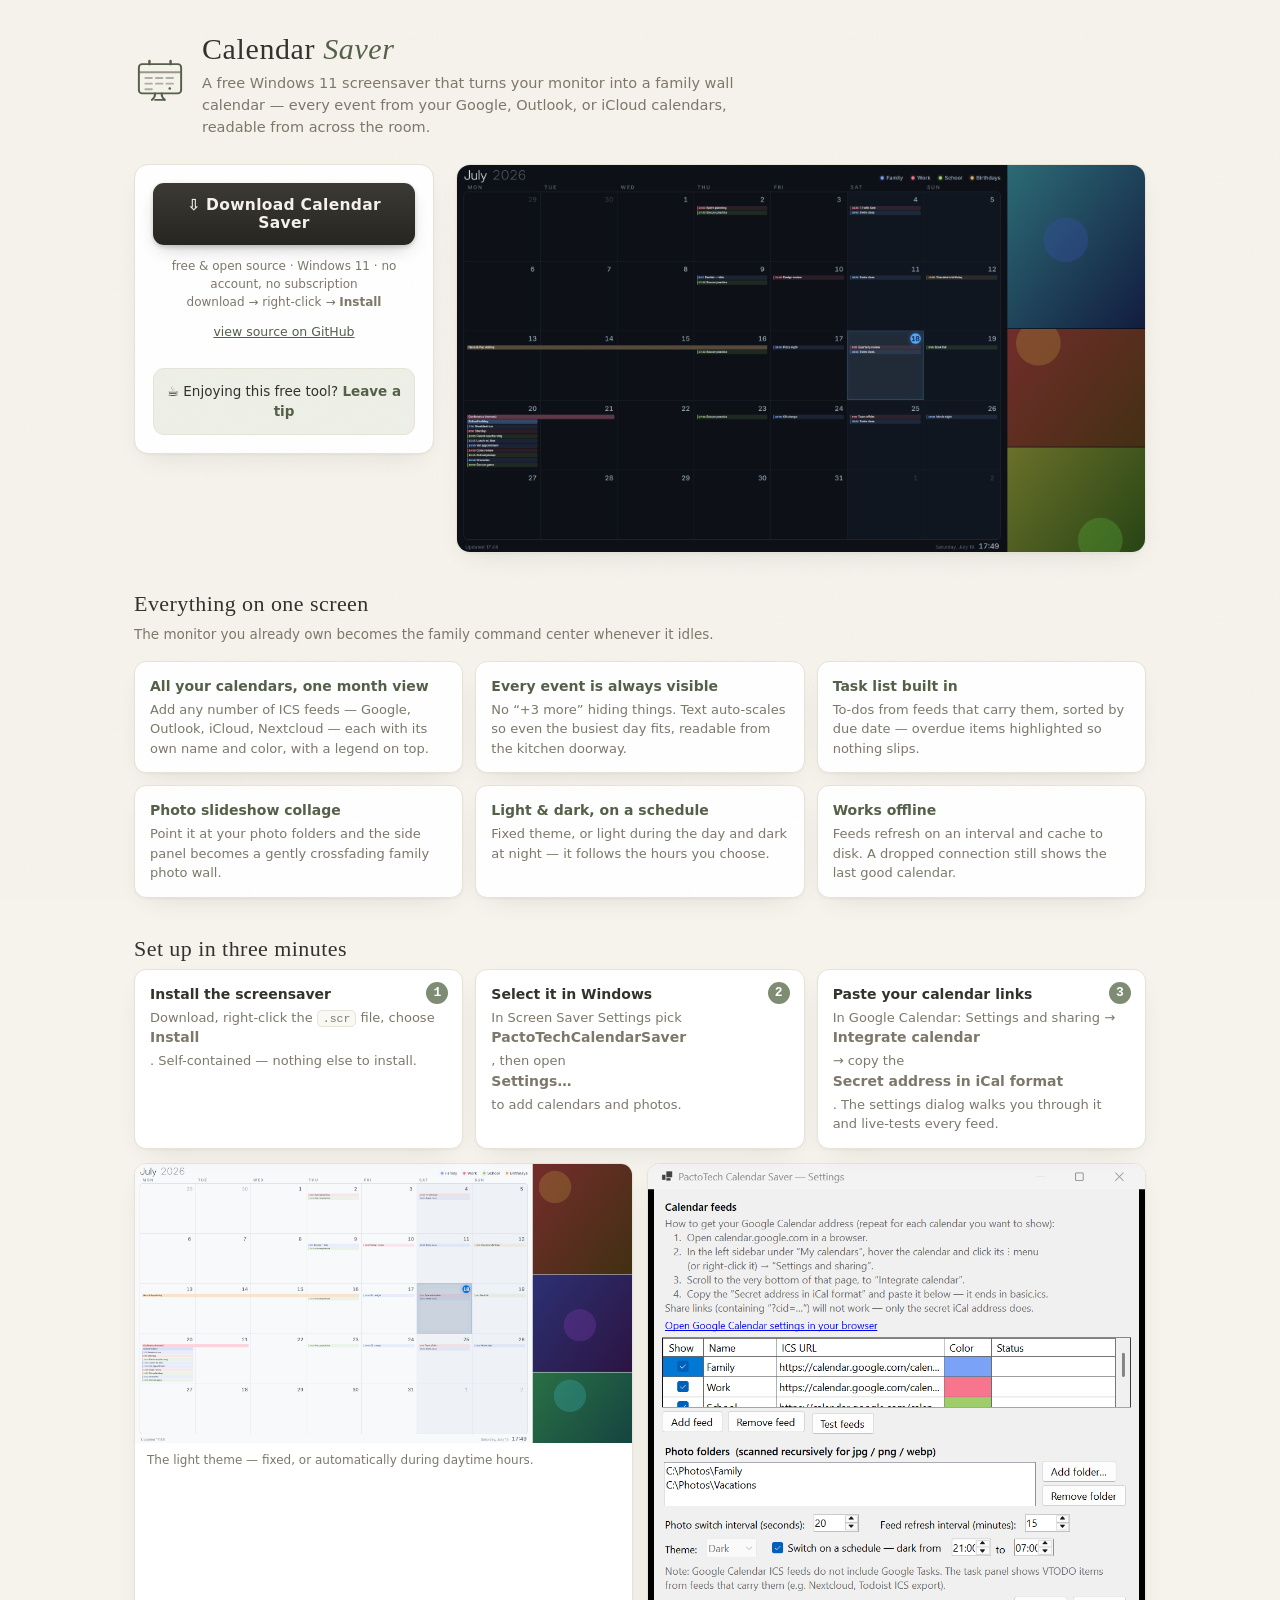
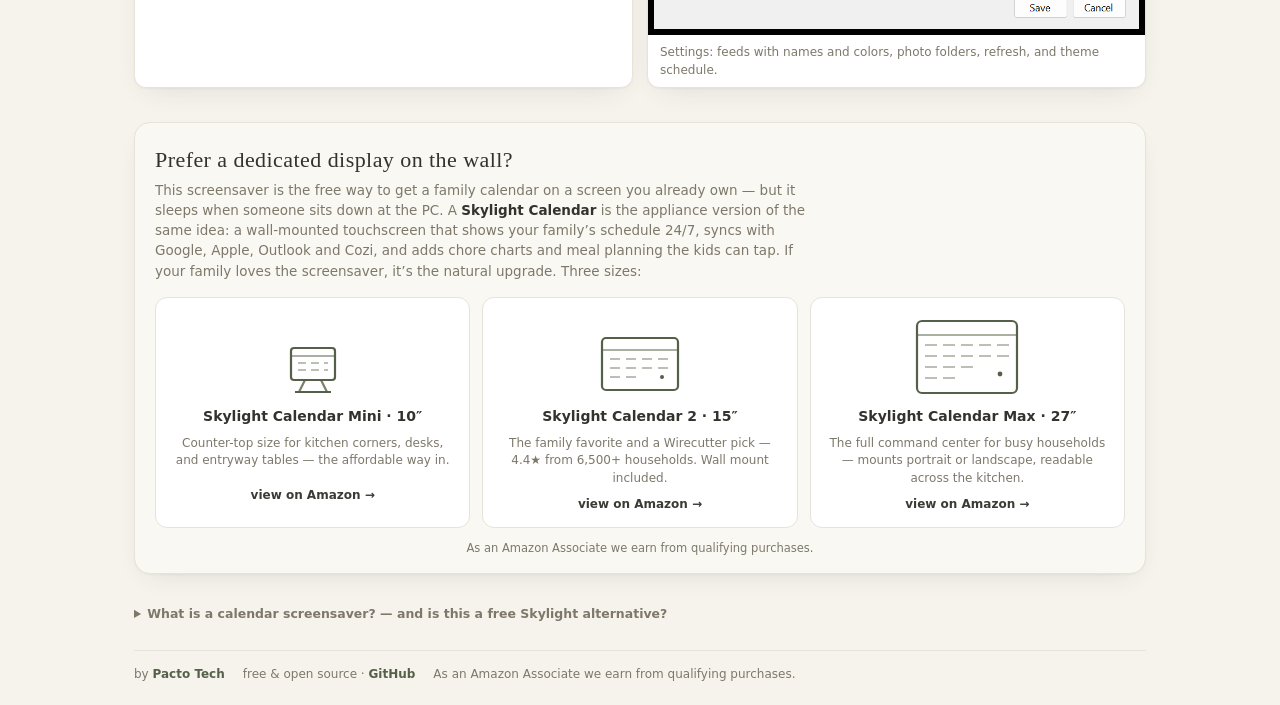
==== site/index.html @ 382051d2 "Replace preview screenshots with task-free renders Most users feed the screensaver Google Calendar I" ====
<!doctype html>
<html lang="en">
<head>
<meta charset="utf-8">
<meta name="viewport" content="width=device-width, initial-scale=1">
<title>Calendar Saver — Free Windows Calendar Screensaver for Your Family Wall Calendar</title>
<meta name="description" content="Free Windows 11 screensaver that turns any monitor into a family wall calendar — every event from your Google, Outlook, or iCloud calendars visible from across the room. Open source, no account, no subscription.">
<link rel="canonical" href="https://calendarsaver.com/">
<meta property="og:type" content="website">
<meta property="og:url" content="https://calendarsaver.com/">
<meta property="og:title" content="Calendar Saver — Free Windows Calendar Screensaver">
<meta property="og:description" content="Turn any Windows PC into a family wall calendar. Month view from all your calendars, tasks, photo slideshow — free and open source.">
<meta property="og:image" content="https://calendarsaver.com/og-image.png">
<meta property="og:image:width" content="1200">
<meta property="og:image:height" content="630">
<meta name="twitter:card" content="summary_large_image">
<script type="application/ld+json">
{"@context":"https://schema.org","@type":"SoftwareApplication","name":"PactoTech Calendar Saver","url":"https://calendarsaver.com/","description":"Free Windows 11 screensaver that displays a full-month family wall calendar aggregated from ICS feeds (Google Calendar, Outlook, iCloud), with a task list and photo slideshow.","applicationCategory":"UtilitiesApplication","operatingSystem":"Windows 11","offers":{"@type":"Offer","price":"0","priceCurrency":"USD"},"downloadUrl":"https://github.com/leecyrille/Windows-11-ICS-Calendar-Screensaver","creator":{"@type":"Organization","name":"Pacto Tech","url":"https://pactotech.com/"}}
</script>
<link rel="icon" href="data:image/svg+xml,%3Csvg xmlns='http://www.w3.org/2000/svg' viewBox='0 0 100 100'%3E%3Ctext y='0.9em' font-size='90'%3E%F0%9F%93%85%3C/text%3E%3C/svg%3E">
<style>
  :root{ /* Linen & Eucalyptus — Pacto Tech family style */
    --bg:#F6F3EC; --panel:#FFFFFF; --panel2:#FAF8F2; --ink:#34322C; --muted:#7E786B;
    --line:#E8E3D8; --line2:#D9D3C5; --sage:#7E8C74; --sage-deep:#556049; --sage-soft:#EEF0E7;
    --terra:#3B3A34; --terra-deep:#26251F;
    --shadow:0 1px 2px rgba(52,50,44,.04), 0 10px 28px -14px rgba(52,50,44,.16);
    --serif:ui-serif,'Iowan Old Style',Georgia,'Times New Roman',serif;
    --sans:system-ui,-apple-system,'Segoe UI',Roboto,sans-serif;
    --mono:ui-monospace,'Cascadia Code',Consolas,'SF Mono',monospace;
  }
  *{box-sizing:border-box}
  html,body{margin:0}
  body{ background:var(--bg); color:var(--ink); font-family:var(--sans); font-size:15px; line-height:1.5 }
  body::after{
    content:""; position:fixed; inset:0; pointer-events:none; opacity:.035; mix-blend-mode:multiply; z-index:60;
    background-image:url("data:image/svg+xml,%3Csvg xmlns='http://www.w3.org/2000/svg' width='220' height='220'%3E%3Cfilter id='n'%3E%3CfeTurbulence type='fractalNoise' baseFrequency='0.85' numOctaves='2'/%3E%3C/filter%3E%3Crect width='100%25' height='100%25' filter='url(%23n)'/%3E%3C/svg%3E");
  }
  a{ color:var(--sage-deep) }
  .wrap{ max-width:1060px; margin:0 auto; padding:0 24px }

  header.site{ display:flex; align-items:center; gap:16px; padding:26px 0 8px }
  .mark{ width:52px; height:52px; color:var(--sage-deep); flex:none }
  h1{ margin:0; font-family:var(--serif); font-weight:500; font-size:30px; letter-spacing:.02em }
  h1 em{ font-style:italic; color:var(--sage-deep) }
  .tagline{ margin:2px 0 0; color:var(--muted); font-size:14.5px; max-width:64ch }

  .hero{ display:grid; grid-template-columns:300px 1fr; gap:22px; align-items:start; margin-top:18px }
  .heropanel{ background:var(--panel); border:1px solid var(--line); border-radius:14px; box-shadow:var(--shadow); padding:18px; display:flex; flex-direction:column; gap:12px }
  .btn{
    display:block; text-align:center; border:0; border-radius:11px; padding:13px 16px; cursor:pointer; text-decoration:none;
    background:linear-gradient(180deg, var(--terra), var(--terra-deep)); color:#F5F2EB;
    font:700 15.5px var(--sans); letter-spacing:.02em;
    box-shadow:0 2px 4px rgba(38,37,31,.18), 0 8px 20px -8px rgba(38,37,31,.32);
    transition:transform .12s, filter .12s;
  }
  .btn:hover{ transform:translateY(-1px); filter:brightness(1.1) }
  .subnote{ margin:0; text-align:center; color:var(--muted); font-size:12px; line-height:1.5 }
  .ghlink{ text-align:center; font-size:12.5px }
  .shots{ border-radius:14px; overflow:hidden; border:1px solid var(--line); box-shadow:var(--shadow); background:var(--panel) }
  .shots img{ display:block; width:100%; height:auto }
  .shotrow{ display:grid; grid-template-columns:1fr 1fr; gap:14px; margin-top:14px }
  .shotrow figure{ margin:0; background:var(--panel); border:1px solid var(--line); border-radius:12px; overflow:hidden; box-shadow:var(--shadow) }
  .shotrow img{ display:block; width:100%; height:auto }
  .shotrow figcaption{ padding:8px 12px; font-size:12px; color:var(--muted) }

  section{ margin-top:34px }
  h2{ font-family:var(--serif); font-weight:500; font-size:22px; margin:0 0 4px; letter-spacing:.02em }
  .sectionsub{ margin:0 0 16px; color:var(--muted); font-size:13.5px }

  .grid{ display:grid; grid-template-columns:repeat(3, 1fr); gap:12px }
  .feature{ background:var(--panel); border:1px solid var(--line); border-radius:12px; padding:14px 15px; box-shadow:var(--shadow) }
  .feature b{ display:block; font-size:14px; margin-bottom:3px; color:var(--sage-deep) }
  .feature p{ margin:0; font-size:13px; color:var(--muted); line-height:1.5 }

  .steps{ display:grid; grid-template-columns:repeat(3, 1fr); gap:12px; counter-reset:step }
  .step{ background:var(--panel); border:1px solid var(--line); border-radius:12px; padding:14px 15px; box-shadow:var(--shadow); position:relative }
  .step::before{ counter-increment:step; content:counter(step); position:absolute; top:12px; right:14px;
    font:600 13px var(--mono); color:#fff; background:var(--sage); border-radius:999px; width:22px; height:22px; display:grid; place-items:center }
  .step b{ display:block; font-size:14px; margin-bottom:3px; padding-right:26px }
  .step p{ margin:0; font-size:13px; color:var(--muted); line-height:1.5 }
  .step code{ font:500 11.5px var(--mono); background:var(--panel2); border:1px solid var(--line); border-radius:5px; padding:1px 5px }

  .skylight{ background:var(--panel2); border:1px solid var(--line); border-radius:16px; padding:20px 20px 16px; box-shadow:var(--shadow) }
  .skylight .intro{ max-width:78ch; font-size:13.5px; color:var(--muted); margin:0 0 16px }
  .skylight .intro b{ color:var(--ink) }
  .skycards{ display:grid; grid-template-columns:repeat(3, 1fr); gap:12px }
  .skycard{
    display:flex; flex-direction:column; align-items:center; gap:8px; text-align:center; padding:16px 14px 14px;
    background:var(--panel); border:1px solid var(--line); border-radius:12px; text-decoration:none; color:var(--ink);
    transition:border-color .15s, transform .12s;
  }
  .skycard:hover{ border-color:var(--sage); transform:translateY(-1px) }
  .skyart{ color:var(--sage-deep); height:84px; display:flex; align-items:flex-end }
  .skycard b{ font-size:14px }
  .skycard .why{ font-size:12px; color:var(--muted); line-height:1.45; min-height:3.6em }
  .skycard em{ font-style:normal; color:var(--terra); font-weight:600; font-size:12px }
  .disclosure{ margin:12px 0 0; font-size:11.5px; color:var(--muted); text-align:center }

  .about{ margin-top:30px }
  .about details{ color:var(--muted); font-size:12.5px; line-height:1.55 }
  .about summary{ cursor:pointer; font-weight:600; font-size:12.5px; user-select:none }
  .about summary:hover{ color:var(--ink) }
  .about p{ margin:8px 0 0; max-width:78ch }
  .about b{ color:var(--ink) }

  footer{ margin-top:26px; padding:14px 0 22px; color:var(--muted); font-size:12px; display:flex; gap:18px; flex-wrap:wrap; border-top:1px solid var(--line) }
  footer a{ color:var(--sage-deep); font-weight:600; text-decoration:none }
  footer a:hover{ text-decoration:underline }

  .tipcard{
    display:block; text-align:center; padding:12px; font-size:13.5px; margin-top:14px;
    background:var(--sage-soft); border:1px solid var(--line); border-radius:11px;
    color:var(--ink); text-decoration:none; transition:border-color .15s, transform .12s;
  }
  .tipcard:hover{ border-color:var(--sage); transform:translateY(-1px) }
  .tipcard b{ color:var(--sage-deep) }

  @media (max-width:900px){
    .hero{ grid-template-columns:1fr }
    .grid, .steps, .skycards{ grid-template-columns:1fr 1fr }
  }
  @media (max-width:600px){
    .grid, .steps, .skycards, .shotrow{ grid-template-columns:1fr }
  }
</style>
</head>
<body>
<div class="wrap">

<header class="site">
  <svg class="mark" viewBox="0 0 64 64" fill="none" stroke="currentColor" stroke-width="2.4" stroke-linecap="round" stroke-linejoin="round" aria-hidden="true">
    <rect x="6" y="10" width="52" height="36" rx="4"/>
    <path d="M26 54 h12 M22 54 c4-3 4-8 4-8 m12 8 c-4-3-4-8-4-8"/>
    <path d="M6 20 h52" opacity=".6"/>
    <path d="M19 10 v-4 M45 10 v-4" stroke-width="3"/>
    <path d="M14 27 h8 M27 27 h8 M40 27 h8 M14 34 h8 M27 34 h8 M40 34 h8 M14 41 h8" opacity=".45"/>
    <circle cx="44" cy="40" r="1.6" fill="currentColor" stroke="none"/>
  </svg>
  <div>
    <h1>Calendar <em>Saver</em></h1>
    <p class="tagline">A free Windows 11 screensaver that turns your monitor into a family wall calendar &mdash; every event from your Google, Outlook, or iCloud calendars, readable from across the room.</p>
  </div>
</header>

<div class="hero">
  <div class="heropanel">
    <a class="btn" href="https://github.com/leecyrille/Windows-11-ICS-Calendar-Screensaver/raw/main/PactoTechCalendarSaver.scr" rel="noopener">&#8681; Download Calendar Saver</a>
    <p class="subnote">free &amp; open source &middot; Windows 11 &middot; no account, no subscription<br>download &rarr; right-click &rarr; <b>Install</b></p>
    <a class="ghlink" href="https://github.com/leecyrille/Windows-11-ICS-Calendar-Screensaver" target="_blank" rel="noopener">view source on GitHub</a>
    <a class="tipcard" href="https://pactotech.com/products/calendar-saver-tip-jar" target="_blank" rel="noopener">&#9749; Enjoying this free tool? <b>Leave a tip</b></a>
  </div>
  <div class="shots"><img src="calendar-dark.png" alt="Calendar Saver screensaver showing a full month family calendar in dark theme with colored events and a photo collage" width="1920" height="1080"></div>
</div>

<section>
  <h2>Everything on one screen</h2>
  <p class="sectionsub">The monitor you already own becomes the family command center whenever it idles.</p>
  <div class="grid">
    <div class="feature"><b>All your calendars, one month view</b><p>Add any number of ICS feeds &mdash; Google, Outlook, iCloud, Nextcloud &mdash; each with its own name and color, with a legend on top.</p></div>
    <div class="feature"><b>Every event is always visible</b><p>No &ldquo;+3 more&rdquo; hiding things. Text auto-scales so even the busiest day fits, readable from the kitchen doorway.</p></div>
    <div class="feature"><b>Task list built in</b><p>To-dos from feeds that carry them, sorted by due date &mdash; overdue items highlighted so nothing slips.</p></div>
    <div class="feature"><b>Photo slideshow collage</b><p>Point it at your photo folders and the side panel becomes a gently crossfading family photo wall.</p></div>
    <div class="feature"><b>Light &amp; dark, on a schedule</b><p>Fixed theme, or light during the day and dark at night &mdash; it follows the hours you choose.</p></div>
    <div class="feature"><b>Works offline</b><p>Feeds refresh on an interval and cache to disk. A dropped connection still shows the last good calendar.</p></div>
  </div>
</section>

<section>
  <h2>Set up in three minutes</h2>
  <div class="steps">
    <div class="step"><b>Install the screensaver</b><p>Download, right-click the <code>.scr</code> file, choose <b>Install</b>. Self-contained &mdash; nothing else to install.</p></div>
    <div class="step"><b>Select it in Windows</b><p>In Screen Saver Settings pick <b>PactoTechCalendarSaver</b>, then open <b>Settings&hellip;</b> to add calendars and photos.</p></div>
    <div class="step"><b>Paste your calendar links</b><p>In Google Calendar: Settings and sharing &rarr; <b>Integrate calendar</b> &rarr; copy the <b>Secret address in iCal format</b>. The settings dialog walks you through it and live-tests every feed.</p></div>
  </div>
  <div class="shotrow">
    <figure><img src="calendar-light.png" alt="Calendar Saver light theme showing the same month view with a white background" loading="lazy" width="1920" height="1080"><figcaption>The light theme &mdash; fixed, or automatically during daytime hours.</figcaption></figure>
    <figure><img src="settings.png" alt="Calendar Saver settings dialog with calendar feed list, photo folders, and theme schedule" loading="lazy" width="712" height="632"><figcaption>Settings: feeds with names and colors, photo folders, refresh, and theme schedule.</figcaption></figure>
  </div>
</section>

<section>
  <div class="skylight">
    <h2>Prefer a dedicated display on the wall?</h2>
    <p class="intro">This screensaver is the free way to get a family calendar on a screen you already own &mdash; but it sleeps when someone sits down at the PC. A <b>Skylight Calendar</b> is the appliance version of the same idea: a wall-mounted touchscreen that shows your family&rsquo;s schedule 24/7, syncs with Google, Apple, Outlook and Cozi, and adds chore charts and meal planning the kids can tap. If your family loves the screensaver, it&rsquo;s the natural upgrade. Three sizes:</p>
    <div class="skycards">
      <a class="skycard" href="https://www.amazon.com/dp/B0H37WG5F4?tag=flowerfrogmak-20" target="_blank" rel="noopener sponsored">
        <span class="skyart"><svg width="64" height="56" viewBox="0 0 64 56" fill="none" stroke="currentColor" stroke-width="2.2" stroke-linejoin="round"><rect x="10" y="6" width="44" height="32" rx="3"/><path d="M10 14 h44" opacity=".5"/><path d="M17 21 h8 M30 21 h8 M17 28 h8 M30 28 h8 M43 21 h4 M43 28 h4" opacity=".4"/><path d="M24 38 l-6 12 h28 l-6-12" opacity=".8"/><path d="M14 50 h36"/></svg></span>
        <b>Skylight Calendar Mini &middot; 10&Prime;</b>
        <span class="why">Counter-top size for kitchen corners, desks, and entryway tables &mdash; the affordable way in.</span>
        <em>view on Amazon &rarr;</em>
      </a>
      <a class="skycard" href="https://www.amazon.com/dp/B0G5ZX9WSW?tag=flowerfrogmak-20" target="_blank" rel="noopener sponsored">
        <span class="skyart"><svg width="88" height="66" viewBox="0 0 88 66" fill="none" stroke="currentColor" stroke-width="2.2" stroke-linejoin="round"><rect x="6" y="6" width="76" height="52" rx="4"/><path d="M6 18 h76" opacity=".5"/><path d="M14 27 h10 M30 27 h10 M46 27 h10 M62 27 h10 M14 36 h10 M30 36 h10 M46 36 h10 M62 36 h10 M14 45 h10 M30 45 h10" opacity=".4"/><circle cx="66" cy="45" r="2" fill="currentColor" stroke="none"/></svg></span>
        <b>Skylight Calendar 2 &middot; 15&Prime;</b>
        <span class="why">The family favorite and a Wirecutter pick &mdash; 4.4&#9733; from 6,500+ households. Wall mount included.</span>
        <em>view on Amazon &rarr;</em>
      </a>
      <a class="skycard" href="https://www.amazon.com/dp/B0F1WYX8J6?tag=flowerfrogmak-20" target="_blank" rel="noopener sponsored">
        <span class="skyart"><svg width="110" height="82" viewBox="0 0 110 82" fill="none" stroke="currentColor" stroke-width="2.2" stroke-linejoin="round"><rect x="5" y="5" width="100" height="72" rx="5"/><path d="M5 19 h100" opacity=".5"/><path d="M13 29 h12 M31 29 h12 M49 29 h12 M67 29 h12 M85 29 h12 M13 40 h12 M31 40 h12 M49 40 h12 M67 40 h12 M85 40 h12 M13 51 h12 M31 51 h12 M49 51 h12 M13 62 h12 M31 62 h12" opacity=".4"/><circle cx="88" cy="58" r="2.4" fill="currentColor" stroke="none"/></svg></span>
        <b>Skylight Calendar Max &middot; 27&Prime;</b>
        <span class="why">The full command center for busy households &mdash; mounts portrait or landscape, readable across the kitchen.</span>
        <em>view on Amazon &rarr;</em>
      </a>
    </div>
    <p class="disclosure">As an Amazon Associate we earn from qualifying purchases.</p>
  </div>
</section>

<section class="about">
  <details>
    <summary>What is a calendar screensaver? &mdash; and is this a free Skylight alternative?</summary>
    <p>A <b>calendar screensaver</b> puts your family&rsquo;s schedule on a screen that would otherwise sit dark. Instead of bouncing logos, an idle Windows PC or a spare monitor shows a <b>full-month wall calendar</b>: school events, work meetings, birthdays, practices, and appointments from every calendar your family uses, color-coded by person or category, plus a task list and a rotating photo collage.</p>
    <p>Calendar Saver works with any calendar that publishes an <b>ICS feed</b> &mdash; Google Calendar&rsquo;s secret iCal address, Outlook, iCloud, Nextcloud, and most others. Nothing leaves your machine: the screensaver fetches the feeds directly, caches them for offline viewing, and never asks for your account password. It is completely free, open source, and subscription-free.</p>
    <p>People often find this tool while searching for a <b>free Skylight Calendar alternative</b> &mdash; and that&rsquo;s a fair description: same month-at-a-glance idea, using hardware you already own. The trade-off is that a screensaver yields the screen when someone uses the PC. Families who want an always-on, touch-first display in the hallway or kitchen eventually add a dedicated device like the Skylight Calendar above &mdash; many run both: the screensaver on the office PC, the Skylight by the fridge.</p>
  </details>
</section>

<footer>
  <span>by <a href="https://pactotech.com/" target="_blank" rel="noopener">Pacto Tech</a></span>
  <span>free &amp; open source &middot; <a href="https://github.com/leecyrille/Windows-11-ICS-Calendar-Screensaver" target="_blank" rel="noopener">GitHub</a></span>
  <span>As an Amazon Associate we earn from qualifying purchases.</span>
</footer>

</div>
</body>
</html>
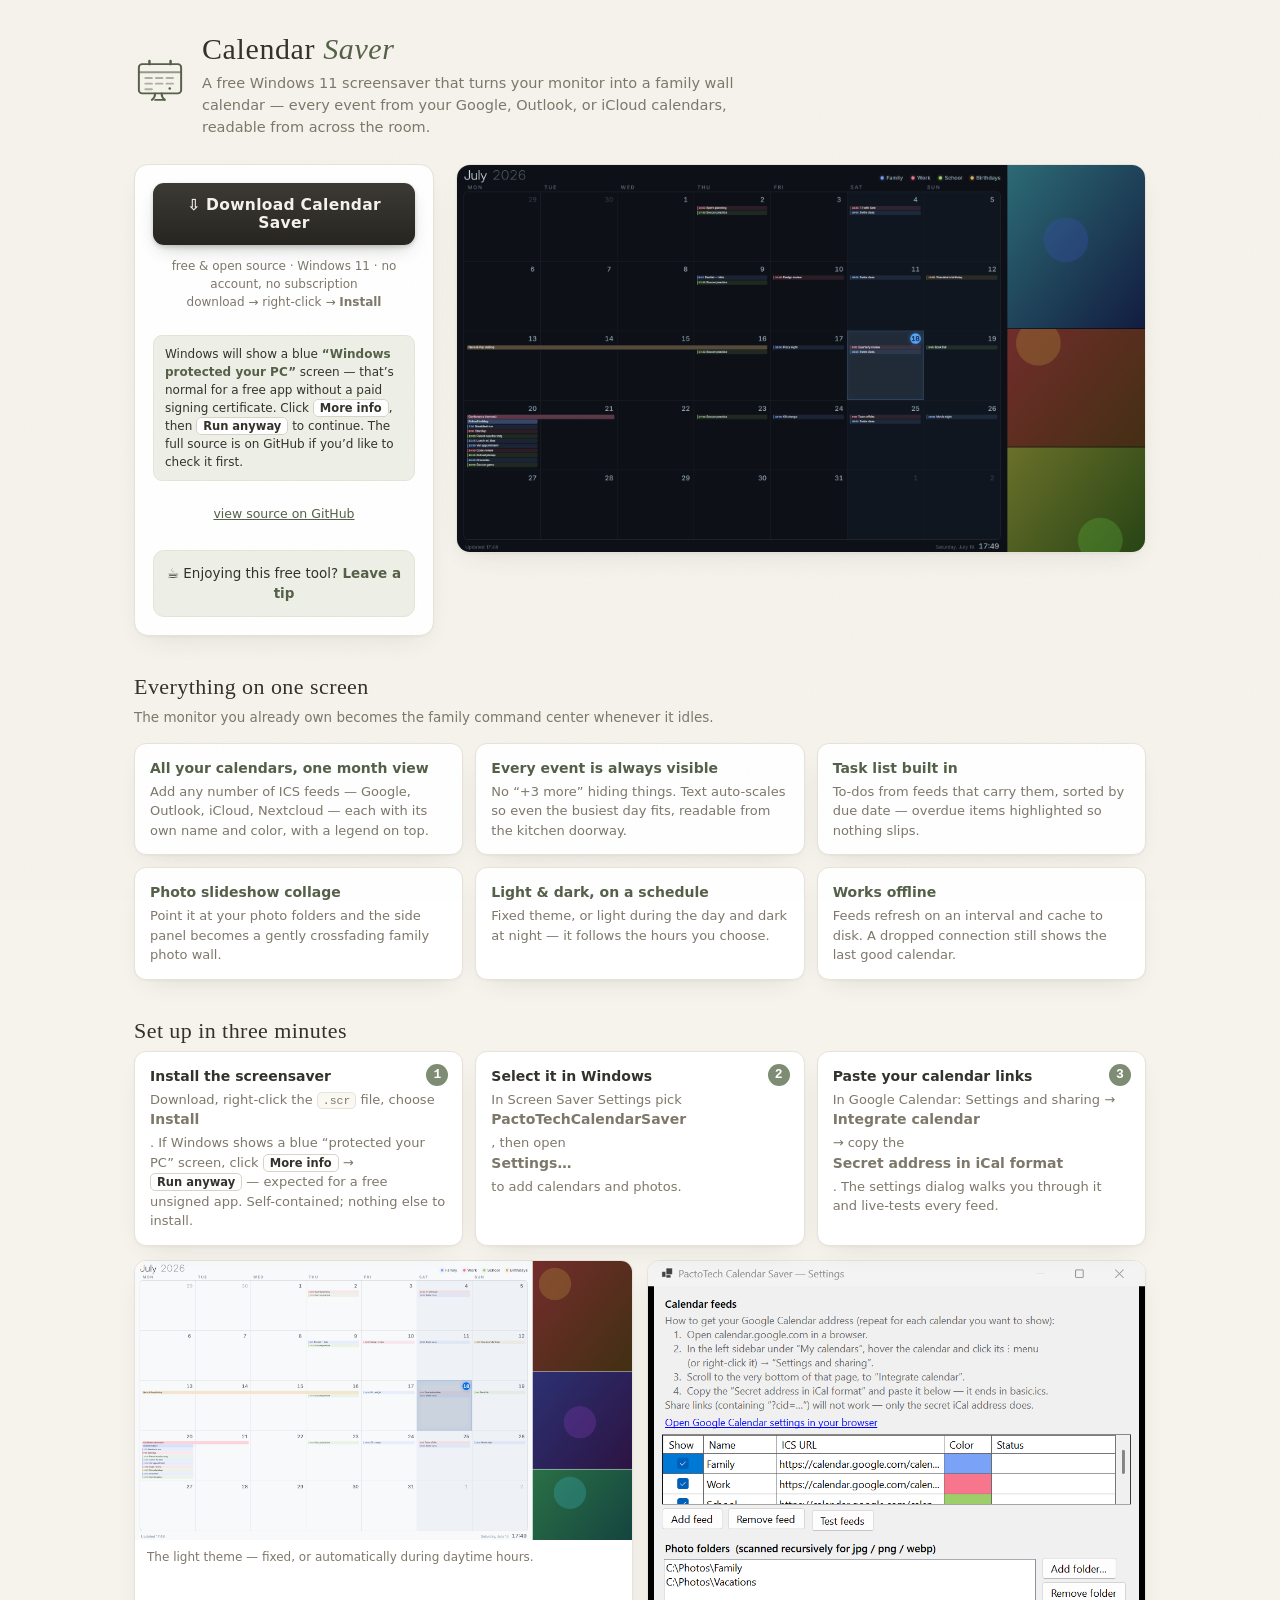
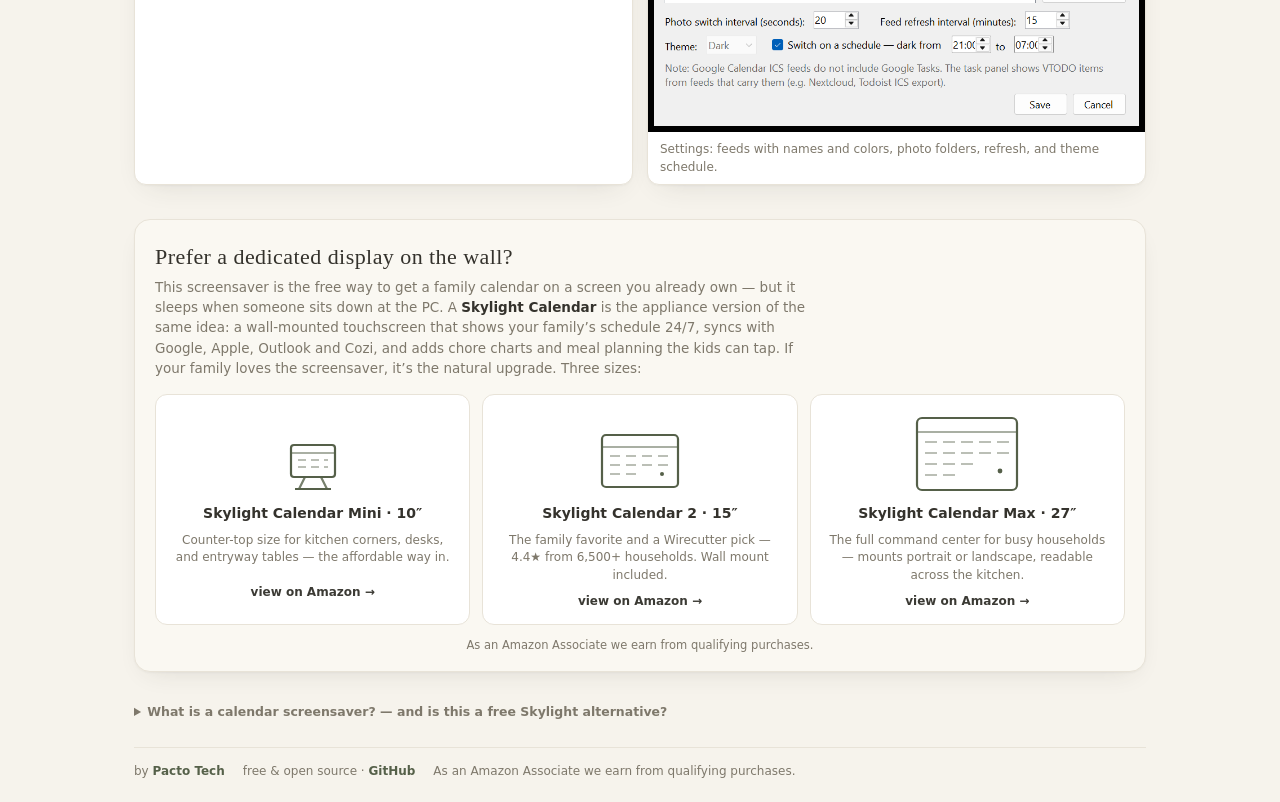
==== commit b7bbbb1c: "Add SmartScreen guidance: More info then Run anyway The .scr is unsigned, so Windows shows a "protec" ====
--- a/site/index.html
+++ b/site/index.html
@@ -55,7 +55,13 @@
   }
   .btn:hover{ transform:translateY(-1px); filter:brightness(1.1) }
   .subnote{ margin:0; text-align:center; color:var(--muted); font-size:12px; line-height:1.5 }
+  .ssnote{
+    font-size:12px; line-height:1.5; color:var(--ink);
+    background:var(--sage-soft); border:1px solid var(--line); border-radius:9px; padding:9px 11px;
+  }
+  .ssnote b{ color:var(--sage-deep) }
   .ghlink{ text-align:center; font-size:12.5px }
+  kbd{ font:600 11.5px var(--sans); background:var(--panel); border:1px solid var(--line2); border-radius:5px; padding:1px 6px; color:var(--ink); white-space:nowrap }
   .shots{ border-radius:14px; overflow:hidden; border:1px solid var(--line); box-shadow:var(--shadow); background:var(--panel) }
   .shots img{ display:block; width:100%; height:auto }
   .shotrow{ display:grid; grid-template-columns:1fr 1fr; gap:14px; margin-top:14px }
@@ -146,6 +152,7 @@
   <div class="heropanel">
     <a class="btn" href="https://github.com/leecyrille/Windows-11-ICS-Calendar-Screensaver/raw/main/PactoTechCalendarSaver.scr" rel="noopener">&#8681; Download Calendar Saver</a>
     <p class="subnote">free &amp; open source &middot; Windows 11 &middot; no account, no subscription<br>download &rarr; right-click &rarr; <b>Install</b></p>
+    <p class="ssnote">Windows will show a blue <b>&ldquo;Windows protected your PC&rdquo;</b> screen &mdash; that&rsquo;s normal for a free app without a paid signing certificate. Click <kbd>More info</kbd>, then <kbd>Run anyway</kbd> to continue. The full source is on GitHub if you&rsquo;d like to check it first.</p>
     <a class="ghlink" href="https://github.com/leecyrille/Windows-11-ICS-Calendar-Screensaver" target="_blank" rel="noopener">view source on GitHub</a>
     <a class="tipcard" href="https://pactotech.com/products/calendar-saver-tip-jar" target="_blank" rel="noopener">&#9749; Enjoying this free tool? <b>Leave a tip</b></a>
   </div>
@@ -168,7 +175,7 @@
 <section>
   <h2>Set up in three minutes</h2>
   <div class="steps">
-    <div class="step"><b>Install the screensaver</b><p>Download, right-click the <code>.scr</code> file, choose <b>Install</b>. Self-contained &mdash; nothing else to install.</p></div>
+    <div class="step"><b>Install the screensaver</b><p>Download, right-click the <code>.scr</code> file, choose <b>Install</b>. If Windows shows a blue &ldquo;protected your PC&rdquo; screen, click <kbd>More info</kbd> &rarr; <kbd>Run anyway</kbd> &mdash; expected for a free unsigned app. Self-contained; nothing else to install.</p></div>
     <div class="step"><b>Select it in Windows</b><p>In Screen Saver Settings pick <b>PactoTechCalendarSaver</b>, then open <b>Settings&hellip;</b> to add calendars and photos.</p></div>
     <div class="step"><b>Paste your calendar links</b><p>In Google Calendar: Settings and sharing &rarr; <b>Integrate calendar</b> &rarr; copy the <b>Secret address in iCal format</b>. The settings dialog walks you through it and live-tests every feed.</p></div>
   </div>
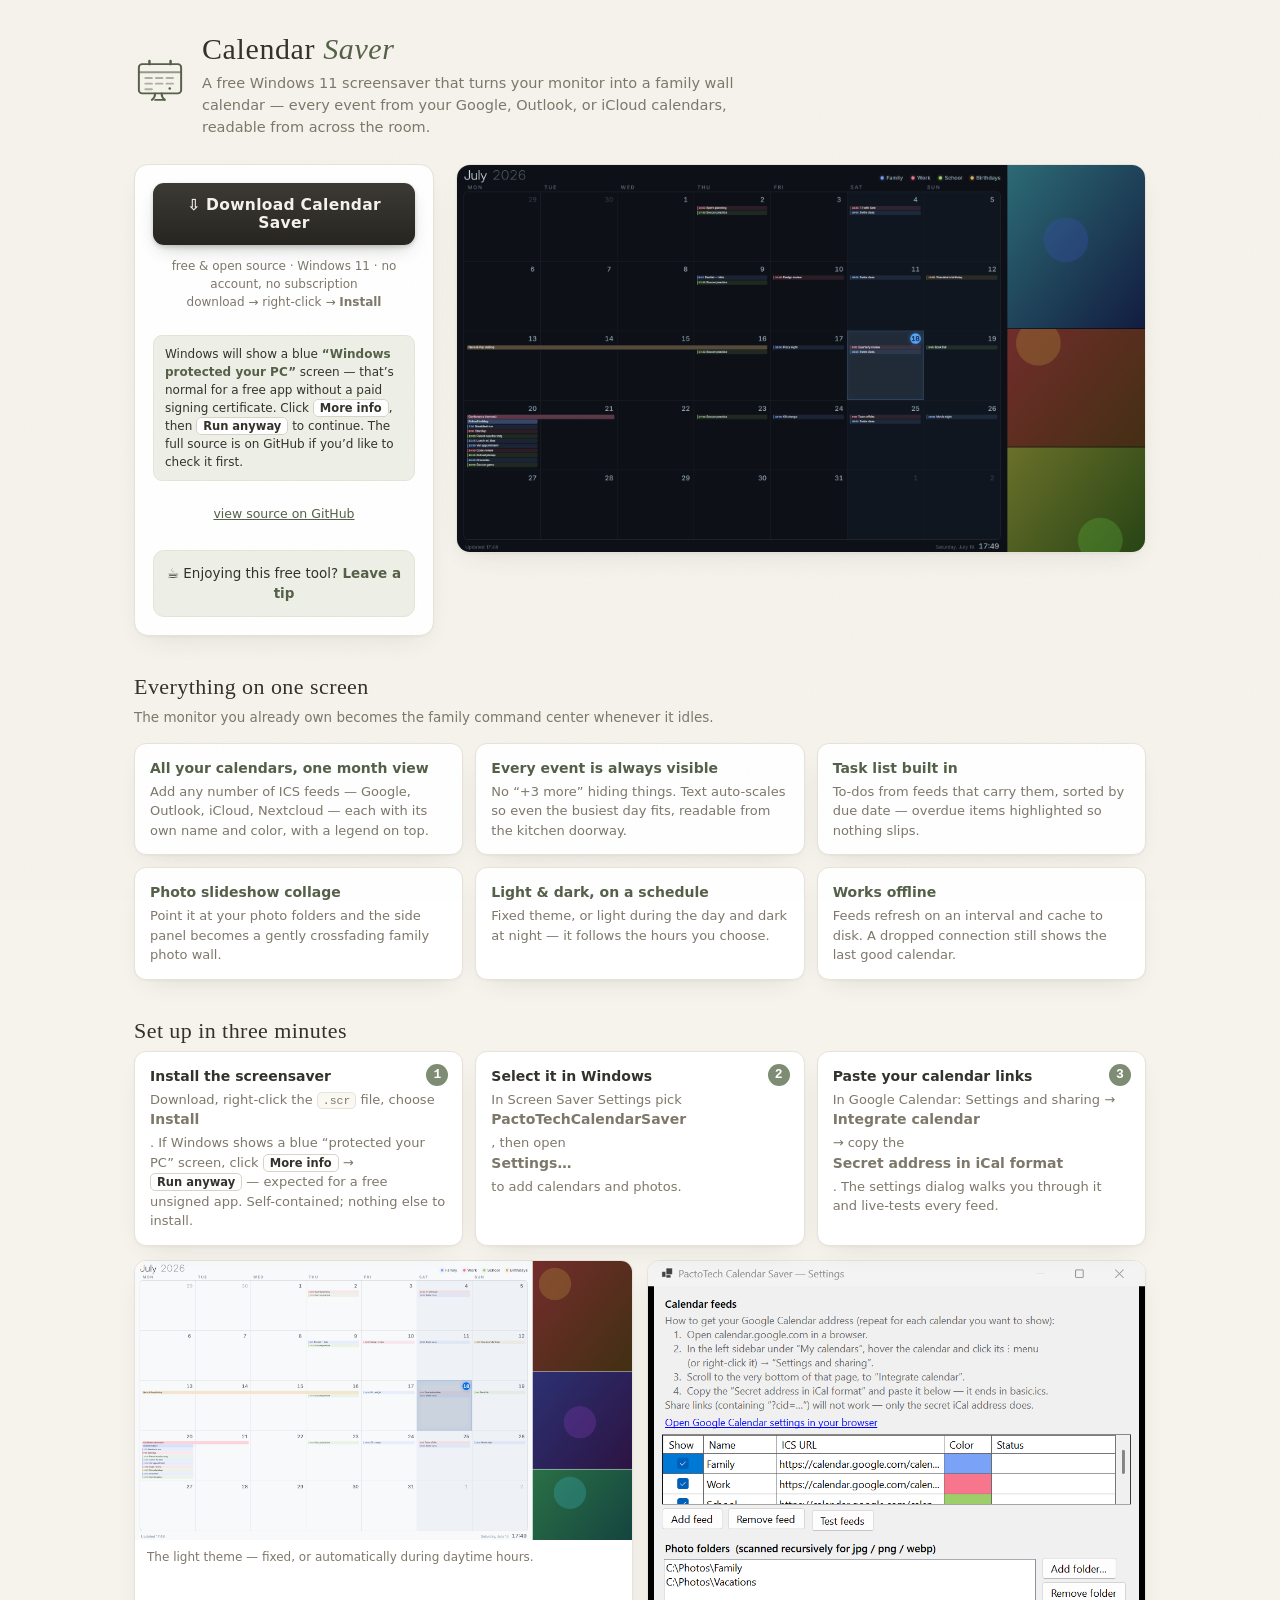
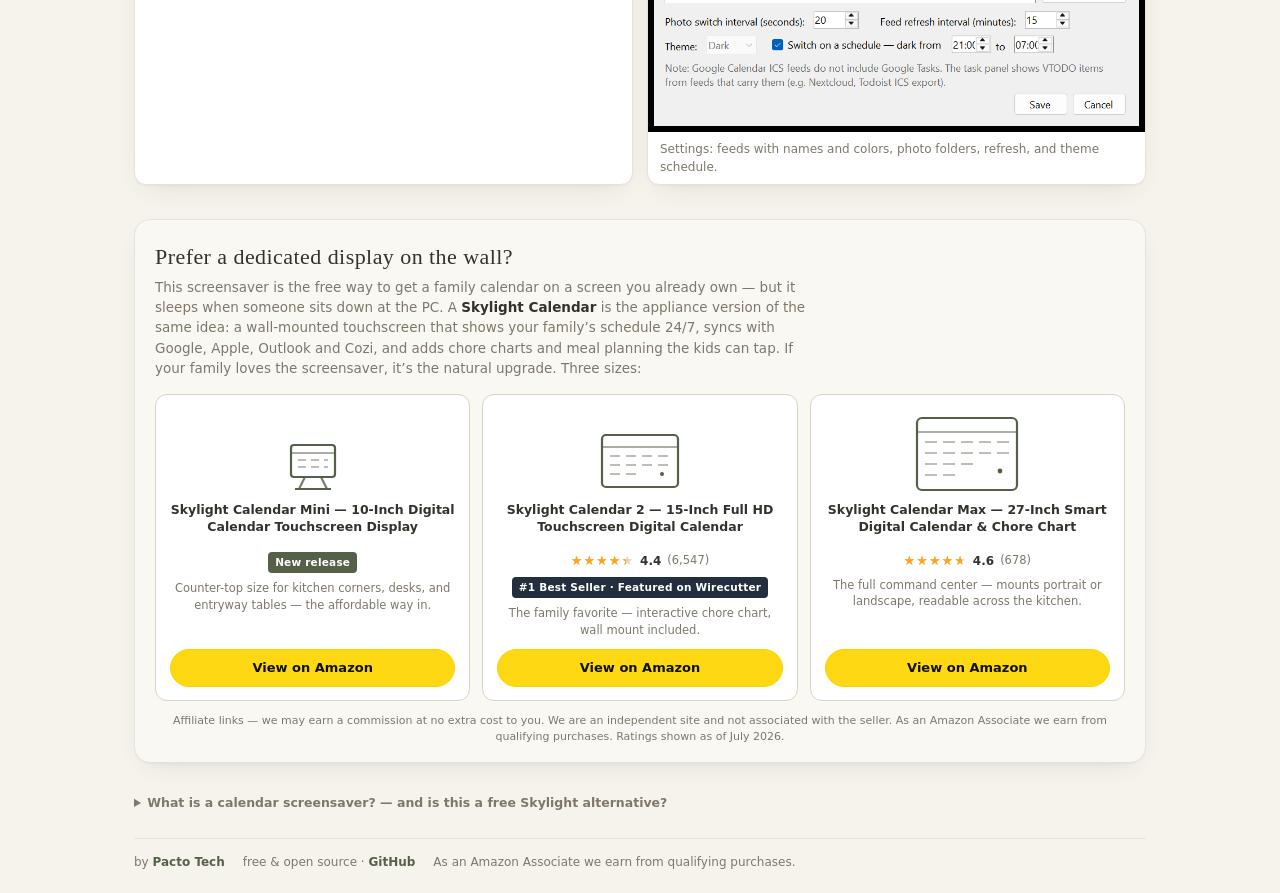
==== commit 41c62429: "Upgrade Skylight cards to Amazon-style listings with real ratings Real titles; 15in shows 4.4 stars " ====
--- a/site/index.html
+++ b/site/index.html
@@ -64,6 +64,16 @@
   kbd{ font:600 11.5px var(--sans); background:var(--panel); border:1px solid var(--line2); border-radius:5px; padding:1px 6px; color:var(--ink); white-space:nowrap }
   .shots{ border-radius:14px; overflow:hidden; border:1px solid var(--line); box-shadow:var(--shadow); background:var(--panel) }
   .shots img{ display:block; width:100%; height:auto }
+  .shots img, .shotrow img{ cursor:zoom-in }
+  #lightbox{
+    position:fixed; inset:0; display:none; align-items:center; justify-content:center;
+    background:rgba(30,29,25,.9); z-index:100; cursor:zoom-out; padding:22px;
+  }
+  #lightbox.open{ display:flex }
+  #lightbox img{
+    max-width:min(1800px, 94vw); max-height:92vh; width:auto; height:auto;
+    border-radius:10px; box-shadow:0 24px 70px rgba(0,0,0,.55); background:var(--panel);
+  }
   .shotrow{ display:grid; grid-template-columns:1fr 1fr; gap:14px; margin-top:14px }
   .shotrow figure{ margin:0; background:var(--panel); border:1px solid var(--line); border-radius:12px; overflow:hidden; box-shadow:var(--shadow) }
   .shotrow img{ display:block; width:100%; height:auto }
@@ -91,16 +101,28 @@
   .skylight .intro b{ color:var(--ink) }
   .skycards{ display:grid; grid-template-columns:repeat(3, 1fr); gap:12px }
   .skycard{
-    display:flex; flex-direction:column; align-items:center; gap:8px; text-align:center; padding:16px 14px 14px;
-    background:var(--panel); border:1px solid var(--line); border-radius:12px; text-decoration:none; color:var(--ink);
-    transition:border-color .15s, transform .12s;
-  }
-  .skycard:hover{ border-color:var(--sage); transform:translateY(-1px) }
+    display:flex; flex-direction:column; align-items:center; gap:7px; text-align:center; padding:16px 14px 13px;
+    background:#fff; border:1px solid var(--line2); border-radius:12px; text-decoration:none; color:var(--ink);
+    transition:border-color .15s, transform .12s, box-shadow .15s;
+  }
+  .skycard:hover{ border-color:#FFA41C; transform:translateY(-1px); box-shadow:0 6px 18px -8px rgba(52,50,44,.25) }
   .skyart{ color:var(--sage-deep); height:84px; display:flex; align-items:flex-end }
-  .skycard b{ font-size:14px }
-  .skycard .why{ font-size:12px; color:var(--muted); line-height:1.45; min-height:3.6em }
-  .skycard em{ font-style:normal; color:var(--terra); font-weight:600; font-size:12px }
-  .disclosure{ margin:12px 0 0; font-size:11.5px; color:var(--muted); text-align:center }
+  .skycard .aztitle{ font-size:12.5px; font-weight:600; line-height:1.35; min-height:3.4em }
+  .skycard .why{ font-size:11.5px; color:var(--muted); line-height:1.45; min-height:3.2em }
+  .azstars{ display:flex; align-items:center; justify-content:center; gap:6px; font-size:12px }
+  .azstars b{ color:var(--ink) }
+  .azstars .count{ color:var(--muted); font-size:11.5px }
+  .stars{ position:relative; display:inline-block; font-size:13px; line-height:1; color:#DCD6C8; letter-spacing:1px }
+  .stars .fill{ position:absolute; left:0; top:0; overflow:hidden; white-space:nowrap; color:#FFA41C; letter-spacing:1px }
+  .azbadge{ font-size:10.5px; font-weight:700; letter-spacing:.02em; background:#232F3E; color:#fff; border-radius:4px; padding:3px 7px }
+  .azbadge.new{ background:var(--sage-deep) }
+  .azbtn{
+    display:block; width:100%; text-align:center; background:#FFD814; color:#0F1111;
+    border:1px solid #FCD200; border-radius:999px; padding:8px 12px;
+    font-size:13px; font-weight:600; margin-top:auto;
+  }
+  .skycard:hover .azbtn{ background:#F7CA00 }
+  .disclosure{ margin:12px 0 0; font-size:11px; color:var(--muted); text-align:center; line-height:1.5 }
 
   .about{ margin-top:30px }
   .about details{ color:var(--muted); font-size:12.5px; line-height:1.55 }
@@ -192,24 +214,28 @@
     <div class="skycards">
       <a class="skycard" href="https://www.amazon.com/dp/B0H37WG5F4?tag=flowerfrogmak-20" target="_blank" rel="noopener sponsored">
         <span class="skyart"><svg width="64" height="56" viewBox="0 0 64 56" fill="none" stroke="currentColor" stroke-width="2.2" stroke-linejoin="round"><rect x="10" y="6" width="44" height="32" rx="3"/><path d="M10 14 h44" opacity=".5"/><path d="M17 21 h8 M30 21 h8 M17 28 h8 M30 28 h8 M43 21 h4 M43 28 h4" opacity=".4"/><path d="M24 38 l-6 12 h28 l-6-12" opacity=".8"/><path d="M14 50 h36"/></svg></span>
-        <b>Skylight Calendar Mini &middot; 10&Prime;</b>
+        <span class="aztitle">Skylight Calendar Mini &mdash; 10-Inch Digital Calendar Touchscreen Display</span>
+        <span class="azbadge new">New release</span>
         <span class="why">Counter-top size for kitchen corners, desks, and entryway tables &mdash; the affordable way in.</span>
-        <em>view on Amazon &rarr;</em>
+        <span class="azbtn">View on Amazon</span>
       </a>
       <a class="skycard" href="https://www.amazon.com/dp/B0G5ZX9WSW?tag=flowerfrogmak-20" target="_blank" rel="noopener sponsored">
         <span class="skyart"><svg width="88" height="66" viewBox="0 0 88 66" fill="none" stroke="currentColor" stroke-width="2.2" stroke-linejoin="round"><rect x="6" y="6" width="76" height="52" rx="4"/><path d="M6 18 h76" opacity=".5"/><path d="M14 27 h10 M30 27 h10 M46 27 h10 M62 27 h10 M14 36 h10 M30 36 h10 M46 36 h10 M62 36 h10 M14 45 h10 M30 45 h10" opacity=".4"/><circle cx="66" cy="45" r="2" fill="currentColor" stroke="none"/></svg></span>
-        <b>Skylight Calendar 2 &middot; 15&Prime;</b>
-        <span class="why">The family favorite and a Wirecutter pick &mdash; 4.4&#9733; from 6,500+ households. Wall mount included.</span>
-        <em>view on Amazon &rarr;</em>
+        <span class="aztitle">Skylight Calendar 2 &mdash; 15-Inch Full HD Touchscreen Digital Calendar</span>
+        <span class="azstars"><span class="stars"><span class="fill" style="width:88%">&#9733;&#9733;&#9733;&#9733;&#9733;</span>&#9733;&#9733;&#9733;&#9733;&#9733;</span> <b>4.4</b> <span class="count">(6,547)</span></span>
+        <span class="azbadge">#1 Best Seller &middot; Featured on Wirecutter</span>
+        <span class="why">The family favorite &mdash; interactive chore chart, wall mount included.</span>
+        <span class="azbtn">View on Amazon</span>
       </a>
       <a class="skycard" href="https://www.amazon.com/dp/B0F1WYX8J6?tag=flowerfrogmak-20" target="_blank" rel="noopener sponsored">
         <span class="skyart"><svg width="110" height="82" viewBox="0 0 110 82" fill="none" stroke="currentColor" stroke-width="2.2" stroke-linejoin="round"><rect x="5" y="5" width="100" height="72" rx="5"/><path d="M5 19 h100" opacity=".5"/><path d="M13 29 h12 M31 29 h12 M49 29 h12 M67 29 h12 M85 29 h12 M13 40 h12 M31 40 h12 M49 40 h12 M67 40 h12 M85 40 h12 M13 51 h12 M31 51 h12 M49 51 h12 M13 62 h12 M31 62 h12" opacity=".4"/><circle cx="88" cy="58" r="2.4" fill="currentColor" stroke="none"/></svg></span>
-        <b>Skylight Calendar Max &middot; 27&Prime;</b>
-        <span class="why">The full command center for busy households &mdash; mounts portrait or landscape, readable across the kitchen.</span>
-        <em>view on Amazon &rarr;</em>
+        <span class="aztitle">Skylight Calendar Max &mdash; 27-Inch Smart Digital Calendar &amp; Chore Chart</span>
+        <span class="azstars"><span class="stars"><span class="fill" style="width:92%">&#9733;&#9733;&#9733;&#9733;&#9733;</span>&#9733;&#9733;&#9733;&#9733;&#9733;</span> <b>4.6</b> <span class="count">(678)</span></span>
+        <span class="why">The full command center &mdash; mounts portrait or landscape, readable across the kitchen.</span>
+        <span class="azbtn">View on Amazon</span>
       </a>
     </div>
-    <p class="disclosure">As an Amazon Associate we earn from qualifying purchases.</p>
+    <p class="disclosure">Affiliate links &mdash; we may earn a commission at no extra cost to you. We are an independent site and not associated with the seller. As an Amazon Associate we earn from qualifying purchases. Ratings shown as of July 2026.</p>
   </div>
 </section>
 
@@ -229,5 +255,27 @@
 </footer>
 
 </div>
+
+<div id="lightbox" role="dialog" aria-modal="true" aria-label="Enlarged screenshot"><img alt=""></div>
+<script>
+(function(){
+  var lb = document.getElementById('lightbox'), lbImg = lb.querySelector('img');
+  function open(img){
+    lbImg.src = img.currentSrc || img.src;
+    lbImg.alt = img.alt;
+    lb.classList.add('open');
+    document.body.style.overflow = 'hidden';
+  }
+  function close(){
+    lb.classList.remove('open');
+    document.body.style.overflow = '';
+  }
+  document.querySelectorAll('.shots img, .shotrow img').forEach(function(img){
+    img.addEventListener('click', function(){ open(img); });
+  });
+  lb.addEventListener('click', close);
+  window.addEventListener('keydown', function(e){ if (e.key === 'Escape') close(); });
+})();
+</script>
 </body>
 </html>
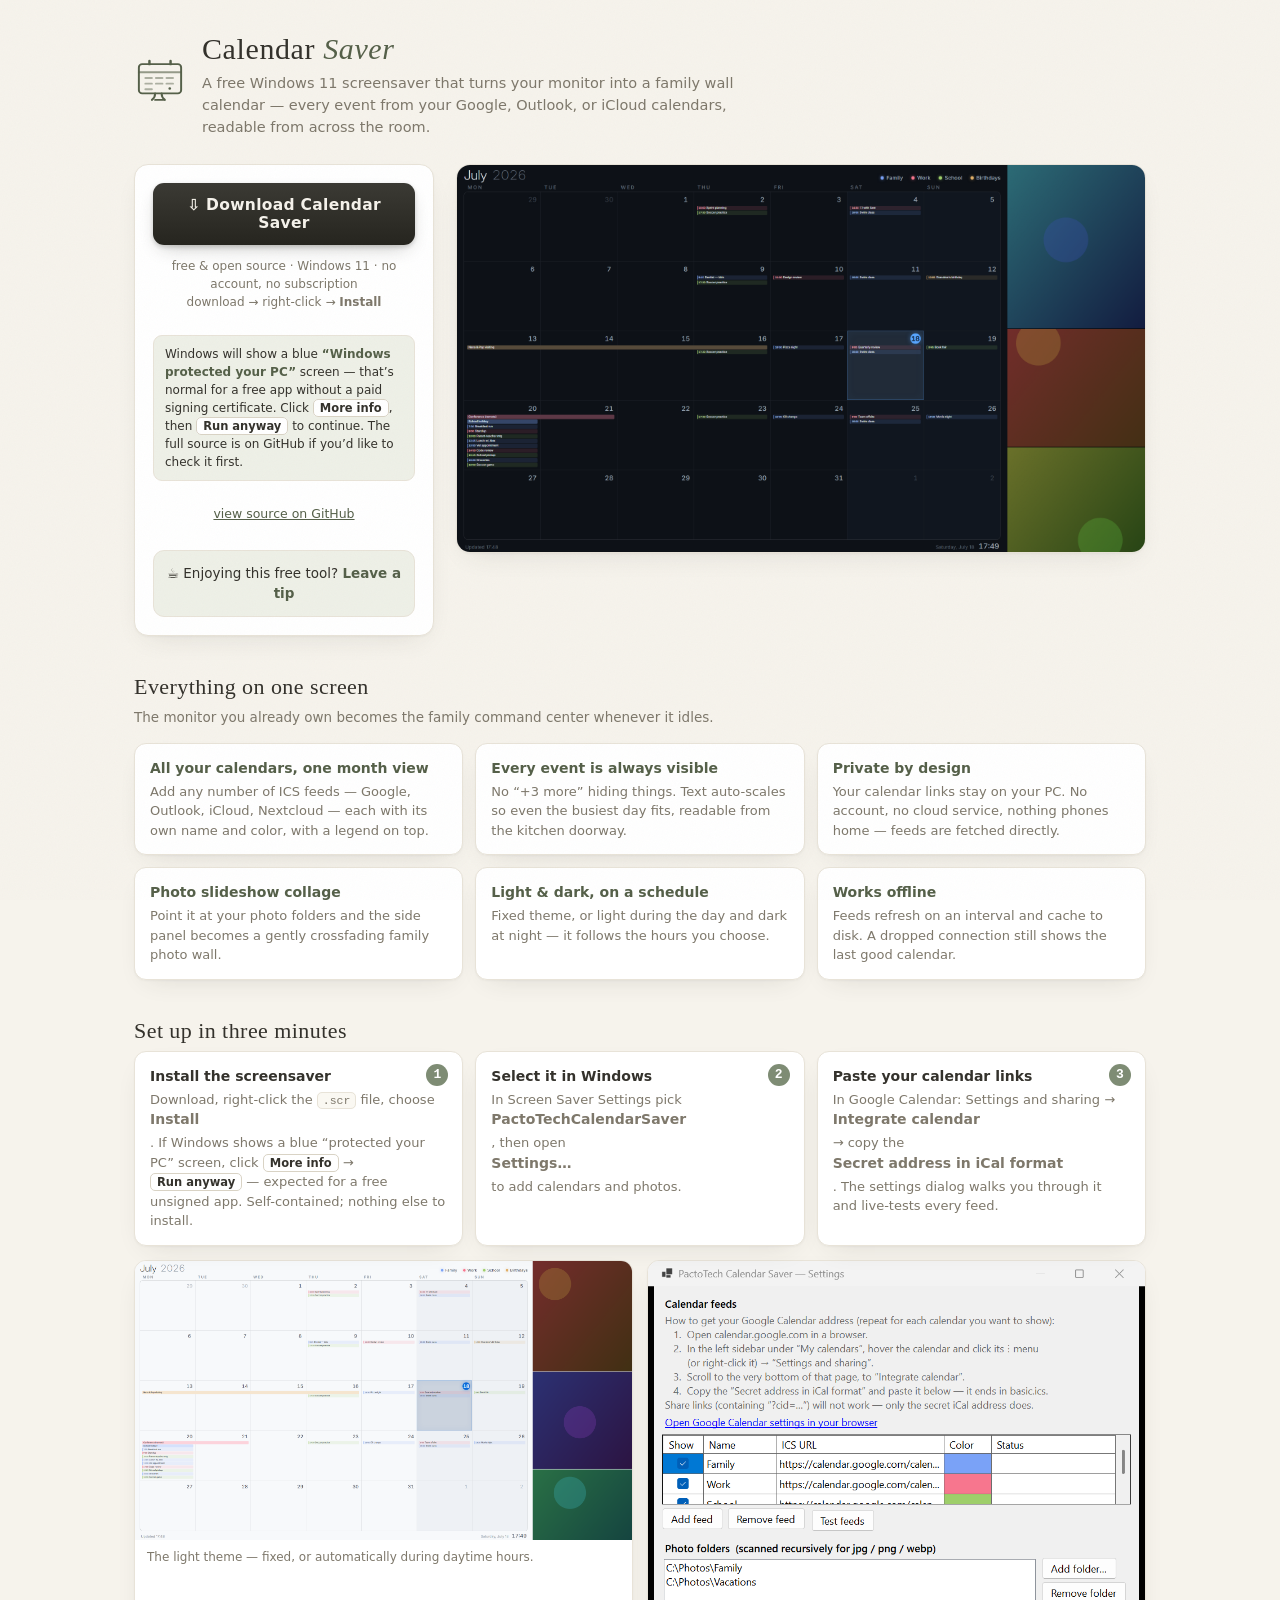
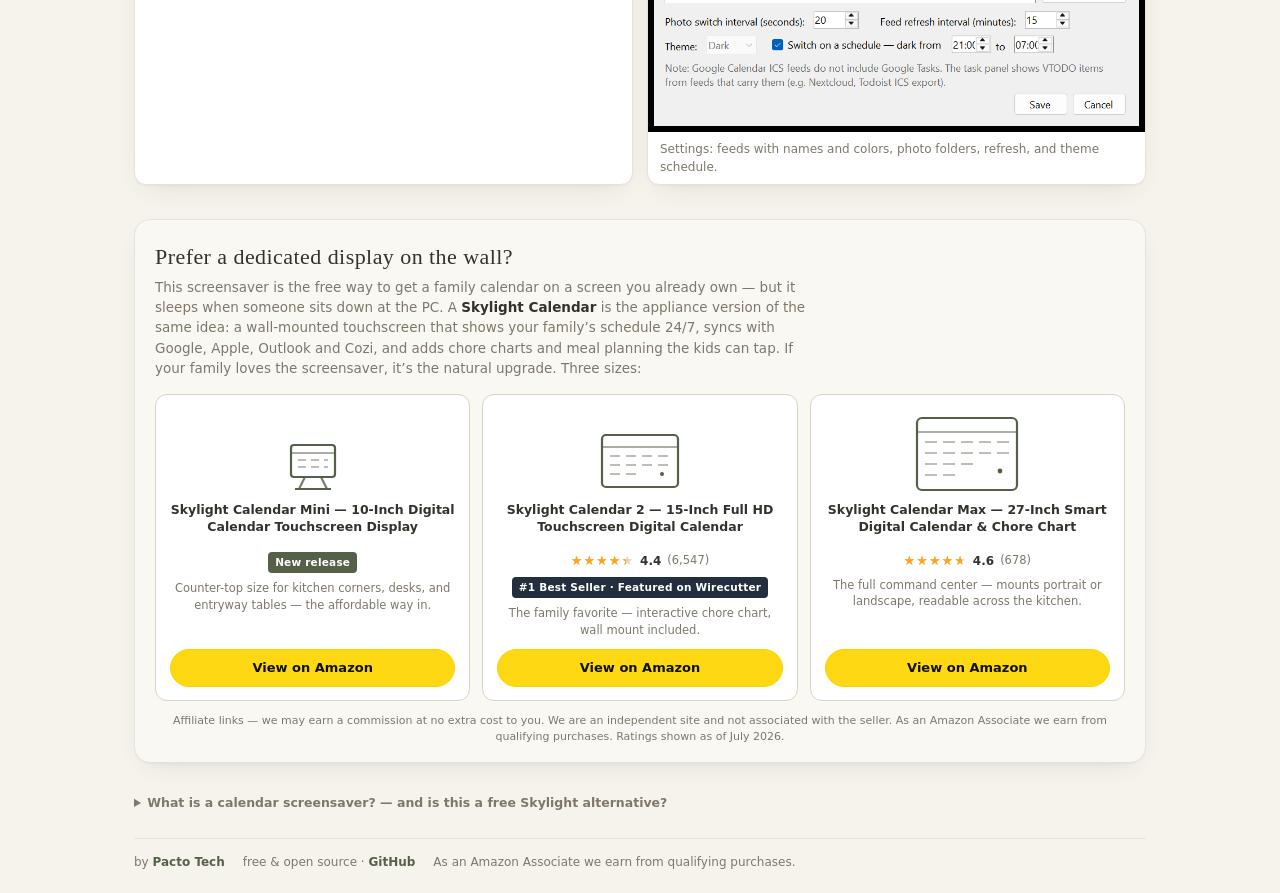
==== commit 3e75bf34: "Remove all task-list claims from the website Google Calendar ICS feeds carry no tasks, so the site m" ====
--- a/site/index.html
+++ b/site/index.html
@@ -9,13 +9,13 @@
 <meta property="og:type" content="website">
 <meta property="og:url" content="https://calendarsaver.com/">
 <meta property="og:title" content="Calendar Saver — Free Windows Calendar Screensaver">
-<meta property="og:description" content="Turn any Windows PC into a family wall calendar. Month view from all your calendars, tasks, photo slideshow — free and open source.">
+<meta property="og:description" content="Turn any Windows PC into a family wall calendar. Month view from all your calendars, plus a photo slideshow — free and open source.">
 <meta property="og:image" content="https://calendarsaver.com/og-image.png">
 <meta property="og:image:width" content="1200">
 <meta property="og:image:height" content="630">
 <meta name="twitter:card" content="summary_large_image">
 <script type="application/ld+json">
-{"@context":"https://schema.org","@type":"SoftwareApplication","name":"PactoTech Calendar Saver","url":"https://calendarsaver.com/","description":"Free Windows 11 screensaver that displays a full-month family wall calendar aggregated from ICS feeds (Google Calendar, Outlook, iCloud), with a task list and photo slideshow.","applicationCategory":"UtilitiesApplication","operatingSystem":"Windows 11","offers":{"@type":"Offer","price":"0","priceCurrency":"USD"},"downloadUrl":"https://github.com/leecyrille/Windows-11-ICS-Calendar-Screensaver","creator":{"@type":"Organization","name":"Pacto Tech","url":"https://pactotech.com/"}}
+{"@context":"https://schema.org","@type":"SoftwareApplication","name":"PactoTech Calendar Saver","url":"https://calendarsaver.com/","description":"Free Windows 11 screensaver that displays a full-month family wall calendar aggregated from ICS feeds (Google Calendar, Outlook, iCloud), with a family photo slideshow.","applicationCategory":"UtilitiesApplication","operatingSystem":"Windows 11","offers":{"@type":"Offer","price":"0","priceCurrency":"USD"},"downloadUrl":"https://github.com/leecyrille/Windows-11-ICS-Calendar-Screensaver","creator":{"@type":"Organization","name":"Pacto Tech","url":"https://pactotech.com/"}}
 </script>
 <link rel="icon" href="data:image/svg+xml,%3Csvg xmlns='http://www.w3.org/2000/svg' viewBox='0 0 100 100'%3E%3Ctext y='0.9em' font-size='90'%3E%F0%9F%93%85%3C/text%3E%3C/svg%3E">
 <style>
@@ -187,7 +187,7 @@
   <div class="grid">
     <div class="feature"><b>All your calendars, one month view</b><p>Add any number of ICS feeds &mdash; Google, Outlook, iCloud, Nextcloud &mdash; each with its own name and color, with a legend on top.</p></div>
     <div class="feature"><b>Every event is always visible</b><p>No &ldquo;+3 more&rdquo; hiding things. Text auto-scales so even the busiest day fits, readable from the kitchen doorway.</p></div>
-    <div class="feature"><b>Task list built in</b><p>To-dos from feeds that carry them, sorted by due date &mdash; overdue items highlighted so nothing slips.</p></div>
+    <div class="feature"><b>Private by design</b><p>Your calendar links stay on your PC. No account, no cloud service, nothing phones home &mdash; feeds are fetched directly.</p></div>
     <div class="feature"><b>Photo slideshow collage</b><p>Point it at your photo folders and the side panel becomes a gently crossfading family photo wall.</p></div>
     <div class="feature"><b>Light &amp; dark, on a schedule</b><p>Fixed theme, or light during the day and dark at night &mdash; it follows the hours you choose.</p></div>
     <div class="feature"><b>Works offline</b><p>Feeds refresh on an interval and cache to disk. A dropped connection still shows the last good calendar.</p></div>
@@ -242,7 +242,7 @@
 <section class="about">
   <details>
     <summary>What is a calendar screensaver? &mdash; and is this a free Skylight alternative?</summary>
-    <p>A <b>calendar screensaver</b> puts your family&rsquo;s schedule on a screen that would otherwise sit dark. Instead of bouncing logos, an idle Windows PC or a spare monitor shows a <b>full-month wall calendar</b>: school events, work meetings, birthdays, practices, and appointments from every calendar your family uses, color-coded by person or category, plus a task list and a rotating photo collage.</p>
+    <p>A <b>calendar screensaver</b> puts your family&rsquo;s schedule on a screen that would otherwise sit dark. Instead of bouncing logos, an idle Windows PC or a spare monitor shows a <b>full-month wall calendar</b>: school events, work meetings, birthdays, practices, and appointments from every calendar your family uses, color-coded by person or category, alongside a rotating photo collage.</p>
     <p>Calendar Saver works with any calendar that publishes an <b>ICS feed</b> &mdash; Google Calendar&rsquo;s secret iCal address, Outlook, iCloud, Nextcloud, and most others. Nothing leaves your machine: the screensaver fetches the feeds directly, caches them for offline viewing, and never asks for your account password. It is completely free, open source, and subscription-free.</p>
     <p>People often find this tool while searching for a <b>free Skylight Calendar alternative</b> &mdash; and that&rsquo;s a fair description: same month-at-a-glance idea, using hardware you already own. The trade-off is that a screensaver yields the screen when someone uses the PC. Families who want an always-on, touch-first display in the hallway or kitchen eventually add a dedicated device like the Skylight Calendar above &mdash; many run both: the screensaver on the office PC, the Skylight by the fridge.</p>
   </details>
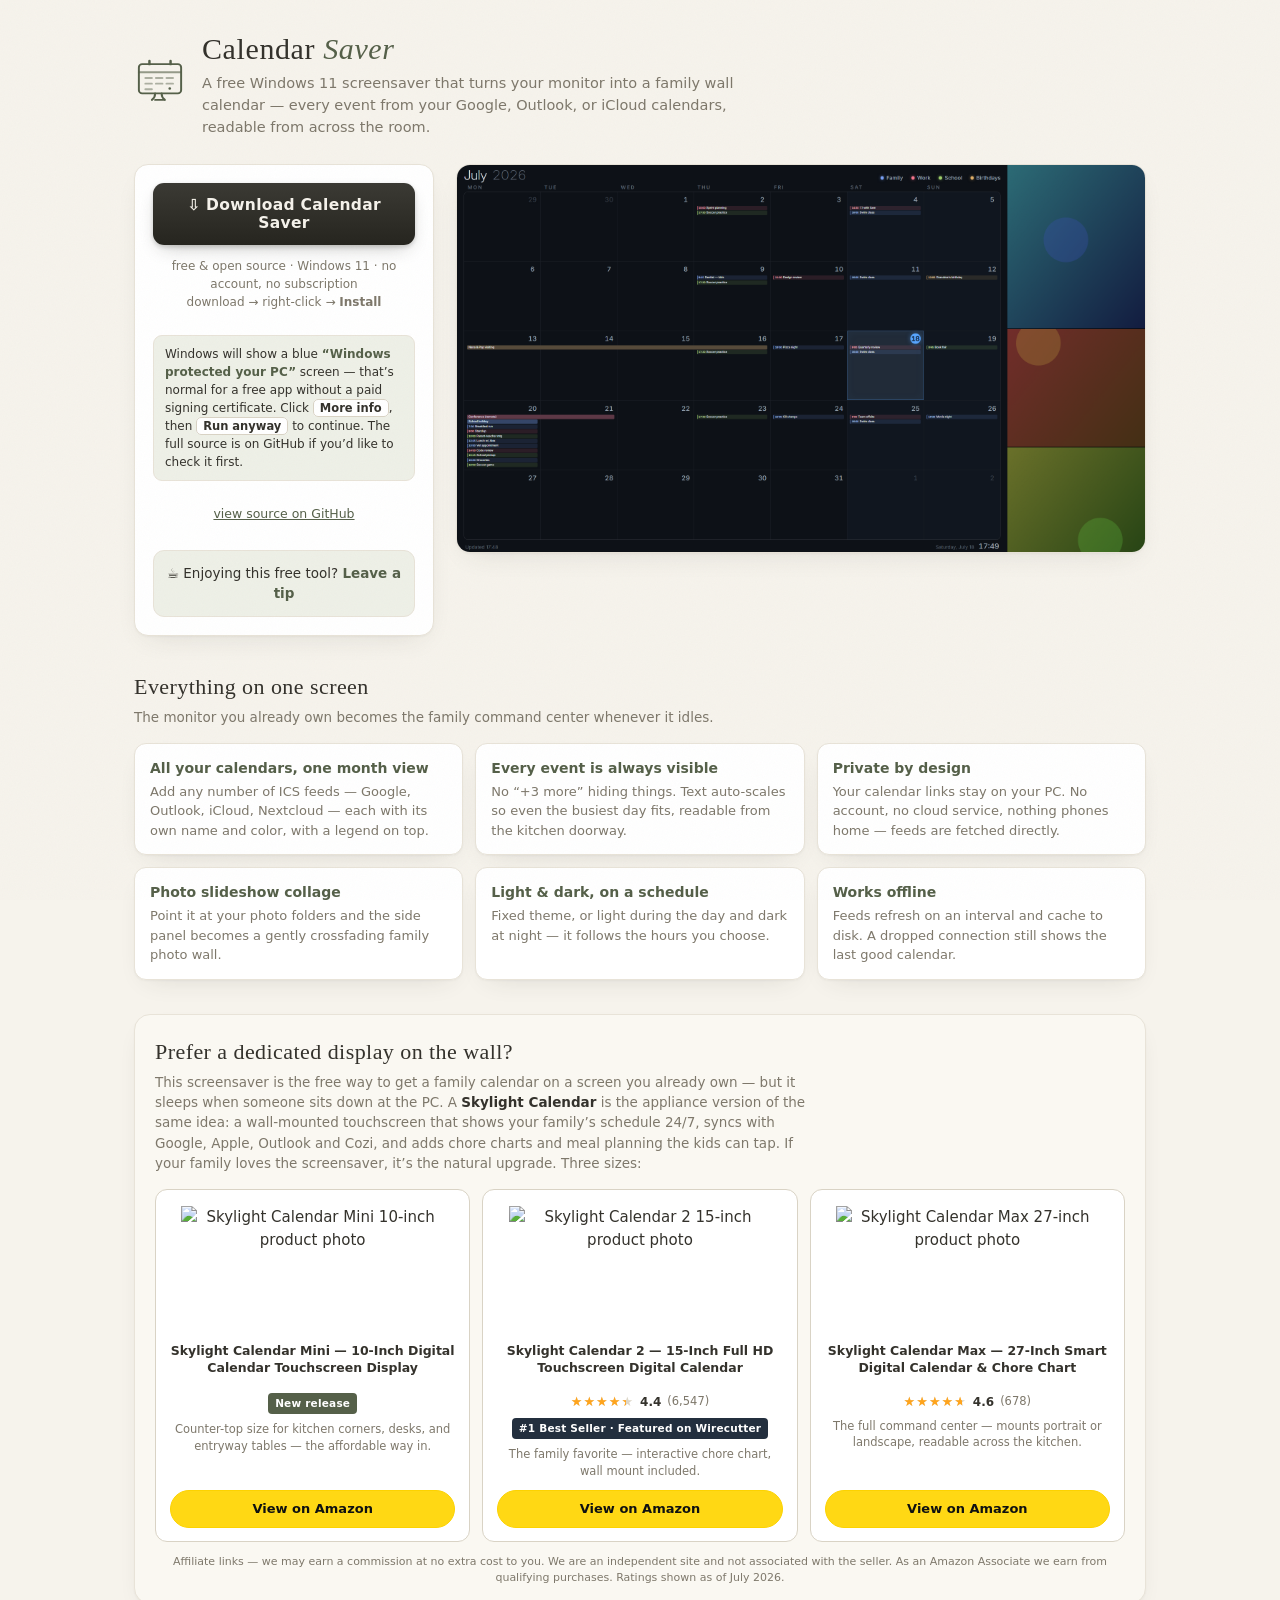
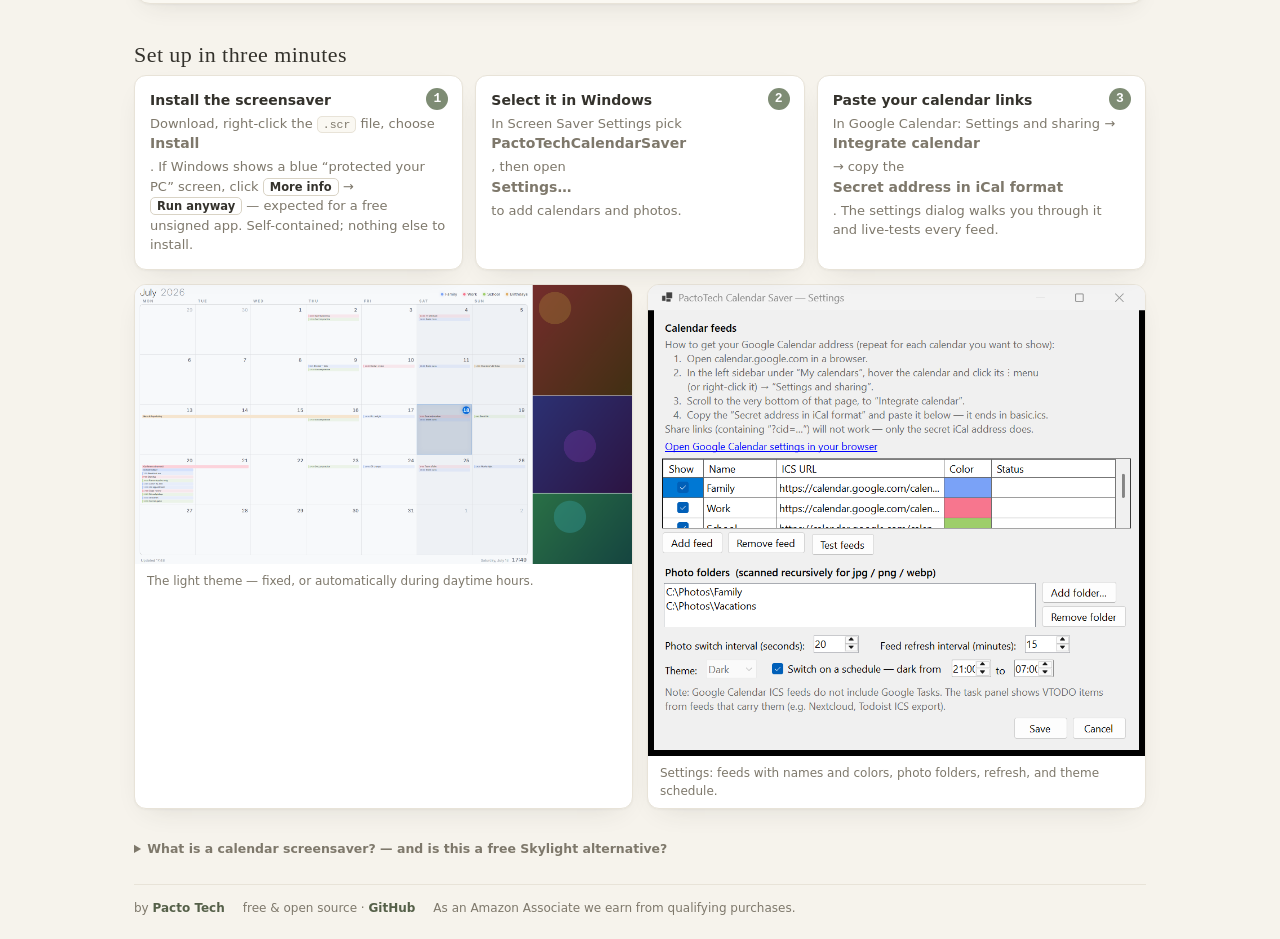
==== commit 1819a563: "Move Skylight cards above setup steps; use real Amazon product photos Cards now show each listing's " ====
--- a/site/index.html
+++ b/site/index.html
@@ -106,7 +106,7 @@
     transition:border-color .15s, transform .12s, box-shadow .15s;
   }
   .skycard:hover{ border-color:#FFA41C; transform:translateY(-1px); box-shadow:0 6px 18px -8px rgba(52,50,44,.25) }
-  .skyart{ color:var(--sage-deep); height:84px; display:flex; align-items:flex-end }
+  .skyimg{ height:130px; width:auto; max-width:92%; object-fit:contain }
   .skycard .aztitle{ font-size:12.5px; font-weight:600; line-height:1.35; min-height:3.4em }
   .skycard .why{ font-size:11.5px; color:var(--muted); line-height:1.45; min-height:3.2em }
   .azstars{ display:flex; align-items:center; justify-content:center; gap:6px; font-size:12px }
@@ -195,32 +195,19 @@
 </section>
 
 <section>
-  <h2>Set up in three minutes</h2>
-  <div class="steps">
-    <div class="step"><b>Install the screensaver</b><p>Download, right-click the <code>.scr</code> file, choose <b>Install</b>. If Windows shows a blue &ldquo;protected your PC&rdquo; screen, click <kbd>More info</kbd> &rarr; <kbd>Run anyway</kbd> &mdash; expected for a free unsigned app. Self-contained; nothing else to install.</p></div>
-    <div class="step"><b>Select it in Windows</b><p>In Screen Saver Settings pick <b>PactoTechCalendarSaver</b>, then open <b>Settings&hellip;</b> to add calendars and photos.</p></div>
-    <div class="step"><b>Paste your calendar links</b><p>In Google Calendar: Settings and sharing &rarr; <b>Integrate calendar</b> &rarr; copy the <b>Secret address in iCal format</b>. The settings dialog walks you through it and live-tests every feed.</p></div>
-  </div>
-  <div class="shotrow">
-    <figure><img src="calendar-light.png" alt="Calendar Saver light theme showing the same month view with a white background" loading="lazy" width="1920" height="1080"><figcaption>The light theme &mdash; fixed, or automatically during daytime hours.</figcaption></figure>
-    <figure><img src="settings.png" alt="Calendar Saver settings dialog with calendar feed list, photo folders, and theme schedule" loading="lazy" width="712" height="632"><figcaption>Settings: feeds with names and colors, photo folders, refresh, and theme schedule.</figcaption></figure>
-  </div>
-</section>
-
-<section>
   <div class="skylight">
     <h2>Prefer a dedicated display on the wall?</h2>
     <p class="intro">This screensaver is the free way to get a family calendar on a screen you already own &mdash; but it sleeps when someone sits down at the PC. A <b>Skylight Calendar</b> is the appliance version of the same idea: a wall-mounted touchscreen that shows your family&rsquo;s schedule 24/7, syncs with Google, Apple, Outlook and Cozi, and adds chore charts and meal planning the kids can tap. If your family loves the screensaver, it&rsquo;s the natural upgrade. Three sizes:</p>
     <div class="skycards">
       <a class="skycard" href="https://www.amazon.com/dp/B0H37WG5F4?tag=flowerfrogmak-20" target="_blank" rel="noopener sponsored">
-        <span class="skyart"><svg width="64" height="56" viewBox="0 0 64 56" fill="none" stroke="currentColor" stroke-width="2.2" stroke-linejoin="round"><rect x="10" y="6" width="44" height="32" rx="3"/><path d="M10 14 h44" opacity=".5"/><path d="M17 21 h8 M30 21 h8 M17 28 h8 M30 28 h8 M43 21 h4 M43 28 h4" opacity=".4"/><path d="M24 38 l-6 12 h28 l-6-12" opacity=".8"/><path d="M14 50 h36"/></svg></span>
+        <img class="skyimg" src="https://m.media-amazon.com/images/I/712LvHNg6nL._AC_SX300_.jpg" alt="Skylight Calendar Mini 10-inch product photo" loading="lazy">
         <span class="aztitle">Skylight Calendar Mini &mdash; 10-Inch Digital Calendar Touchscreen Display</span>
         <span class="azbadge new">New release</span>
         <span class="why">Counter-top size for kitchen corners, desks, and entryway tables &mdash; the affordable way in.</span>
         <span class="azbtn">View on Amazon</span>
       </a>
       <a class="skycard" href="https://www.amazon.com/dp/B0G5ZX9WSW?tag=flowerfrogmak-20" target="_blank" rel="noopener sponsored">
-        <span class="skyart"><svg width="88" height="66" viewBox="0 0 88 66" fill="none" stroke="currentColor" stroke-width="2.2" stroke-linejoin="round"><rect x="6" y="6" width="76" height="52" rx="4"/><path d="M6 18 h76" opacity=".5"/><path d="M14 27 h10 M30 27 h10 M46 27 h10 M62 27 h10 M14 36 h10 M30 36 h10 M46 36 h10 M62 36 h10 M14 45 h10 M30 45 h10" opacity=".4"/><circle cx="66" cy="45" r="2" fill="currentColor" stroke="none"/></svg></span>
+        <img class="skyimg" src="https://m.media-amazon.com/images/I/716m0Qp7gWL._AC_SX300_.jpg" alt="Skylight Calendar 2 15-inch product photo" loading="lazy">
         <span class="aztitle">Skylight Calendar 2 &mdash; 15-Inch Full HD Touchscreen Digital Calendar</span>
         <span class="azstars"><span class="stars"><span class="fill" style="width:88%">&#9733;&#9733;&#9733;&#9733;&#9733;</span>&#9733;&#9733;&#9733;&#9733;&#9733;</span> <b>4.4</b> <span class="count">(6,547)</span></span>
         <span class="azbadge">#1 Best Seller &middot; Featured on Wirecutter</span>
@@ -228,7 +215,7 @@
         <span class="azbtn">View on Amazon</span>
       </a>
       <a class="skycard" href="https://www.amazon.com/dp/B0F1WYX8J6?tag=flowerfrogmak-20" target="_blank" rel="noopener sponsored">
-        <span class="skyart"><svg width="110" height="82" viewBox="0 0 110 82" fill="none" stroke="currentColor" stroke-width="2.2" stroke-linejoin="round"><rect x="5" y="5" width="100" height="72" rx="5"/><path d="M5 19 h100" opacity=".5"/><path d="M13 29 h12 M31 29 h12 M49 29 h12 M67 29 h12 M85 29 h12 M13 40 h12 M31 40 h12 M49 40 h12 M67 40 h12 M85 40 h12 M13 51 h12 M31 51 h12 M49 51 h12 M13 62 h12 M31 62 h12" opacity=".4"/><circle cx="88" cy="58" r="2.4" fill="currentColor" stroke="none"/></svg></span>
+        <img class="skyimg" src="https://m.media-amazon.com/images/I/71-oS2NbKqL._AC_SX300_.jpg" alt="Skylight Calendar Max 27-inch product photo" loading="lazy">
         <span class="aztitle">Skylight Calendar Max &mdash; 27-Inch Smart Digital Calendar &amp; Chore Chart</span>
         <span class="azstars"><span class="stars"><span class="fill" style="width:92%">&#9733;&#9733;&#9733;&#9733;&#9733;</span>&#9733;&#9733;&#9733;&#9733;&#9733;</span> <b>4.6</b> <span class="count">(678)</span></span>
         <span class="why">The full command center &mdash; mounts portrait or landscape, readable across the kitchen.</span>
@@ -236,6 +223,19 @@
       </a>
     </div>
     <p class="disclosure">Affiliate links &mdash; we may earn a commission at no extra cost to you. We are an independent site and not associated with the seller. As an Amazon Associate we earn from qualifying purchases. Ratings shown as of July 2026.</p>
+  </div>
+</section>
+
+<section>
+  <h2>Set up in three minutes</h2>
+  <div class="steps">
+    <div class="step"><b>Install the screensaver</b><p>Download, right-click the <code>.scr</code> file, choose <b>Install</b>. If Windows shows a blue &ldquo;protected your PC&rdquo; screen, click <kbd>More info</kbd> &rarr; <kbd>Run anyway</kbd> &mdash; expected for a free unsigned app. Self-contained; nothing else to install.</p></div>
+    <div class="step"><b>Select it in Windows</b><p>In Screen Saver Settings pick <b>PactoTechCalendarSaver</b>, then open <b>Settings&hellip;</b> to add calendars and photos.</p></div>
+    <div class="step"><b>Paste your calendar links</b><p>In Google Calendar: Settings and sharing &rarr; <b>Integrate calendar</b> &rarr; copy the <b>Secret address in iCal format</b>. The settings dialog walks you through it and live-tests every feed.</p></div>
+  </div>
+  <div class="shotrow">
+    <figure><img src="calendar-light.png" alt="Calendar Saver light theme showing the same month view with a white background" loading="lazy" width="1920" height="1080"><figcaption>The light theme &mdash; fixed, or automatically during daytime hours.</figcaption></figure>
+    <figure><img src="settings.png" alt="Calendar Saver settings dialog with calendar feed list, photo folders, and theme schedule" loading="lazy" width="712" height="632"><figcaption>Settings: feeds with names and colors, photo folders, refresh, and theme schedule.</figcaption></figure>
   </div>
 </section>
 
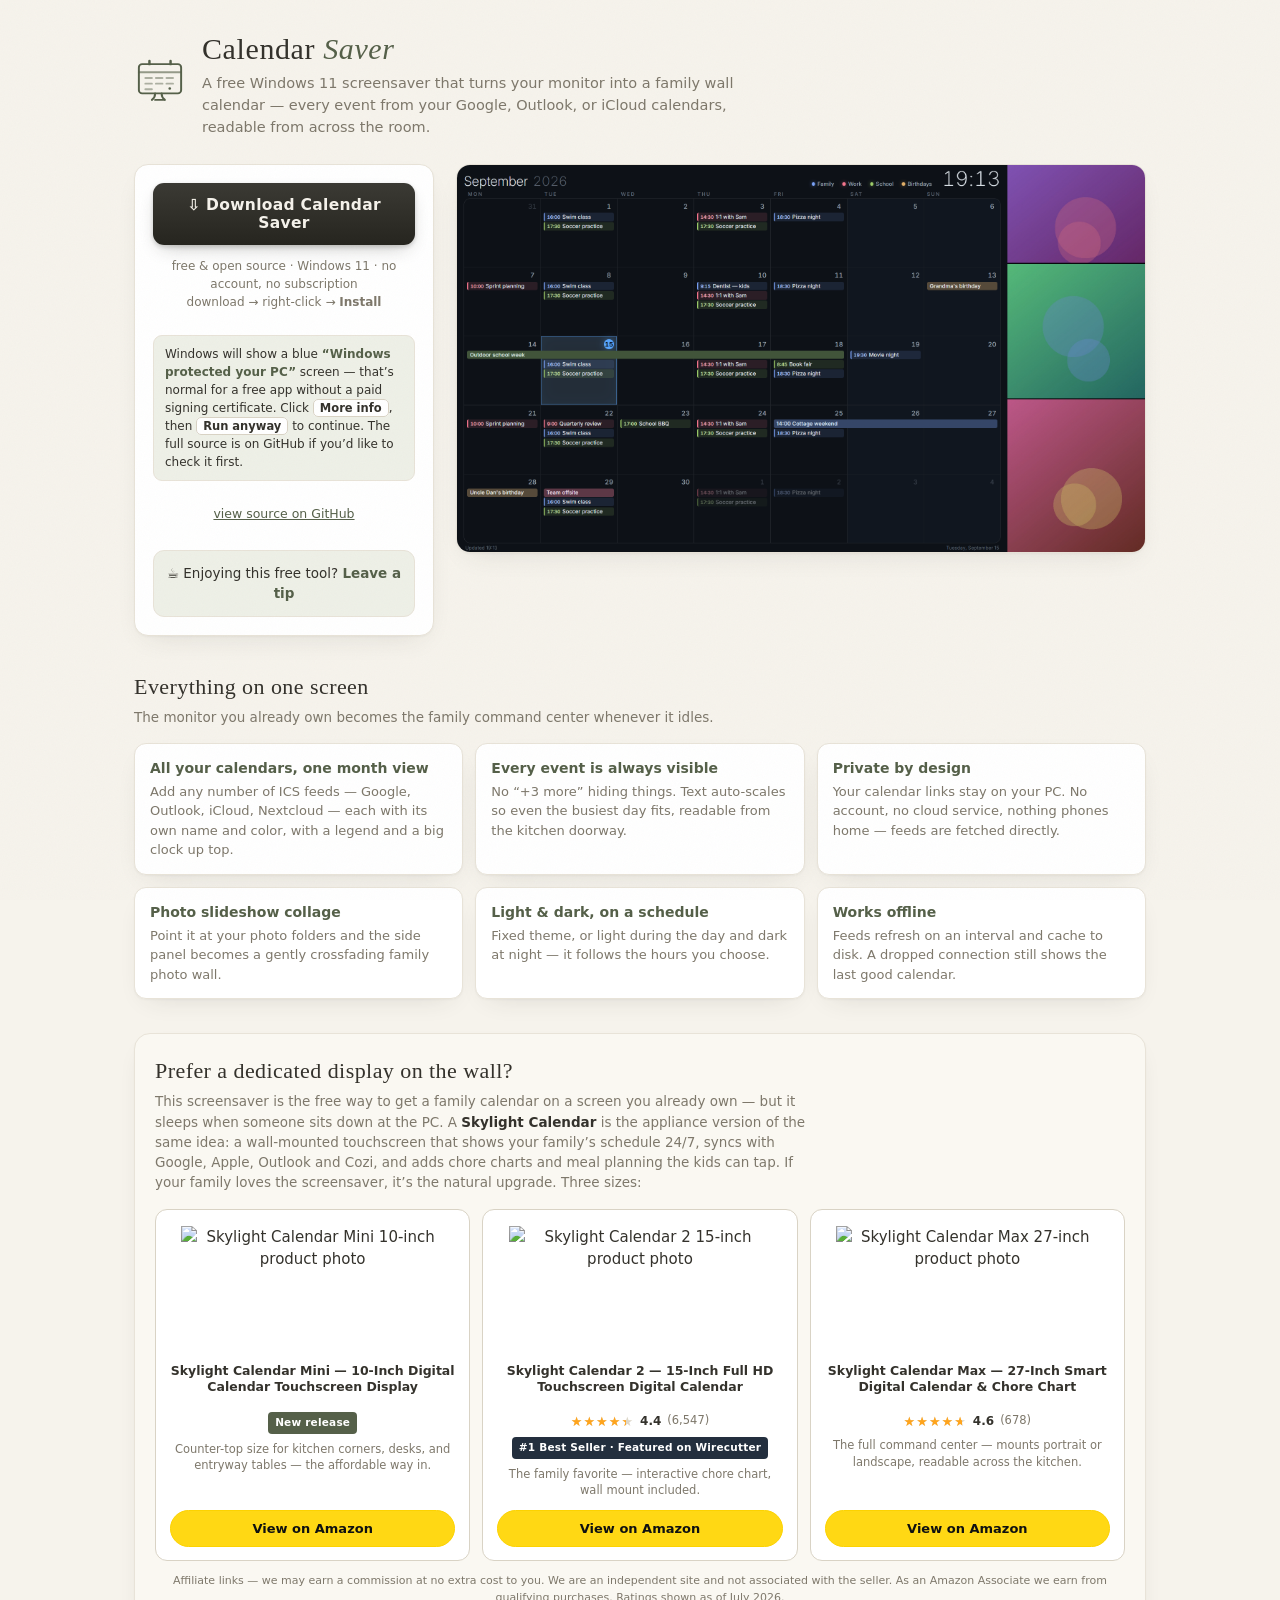
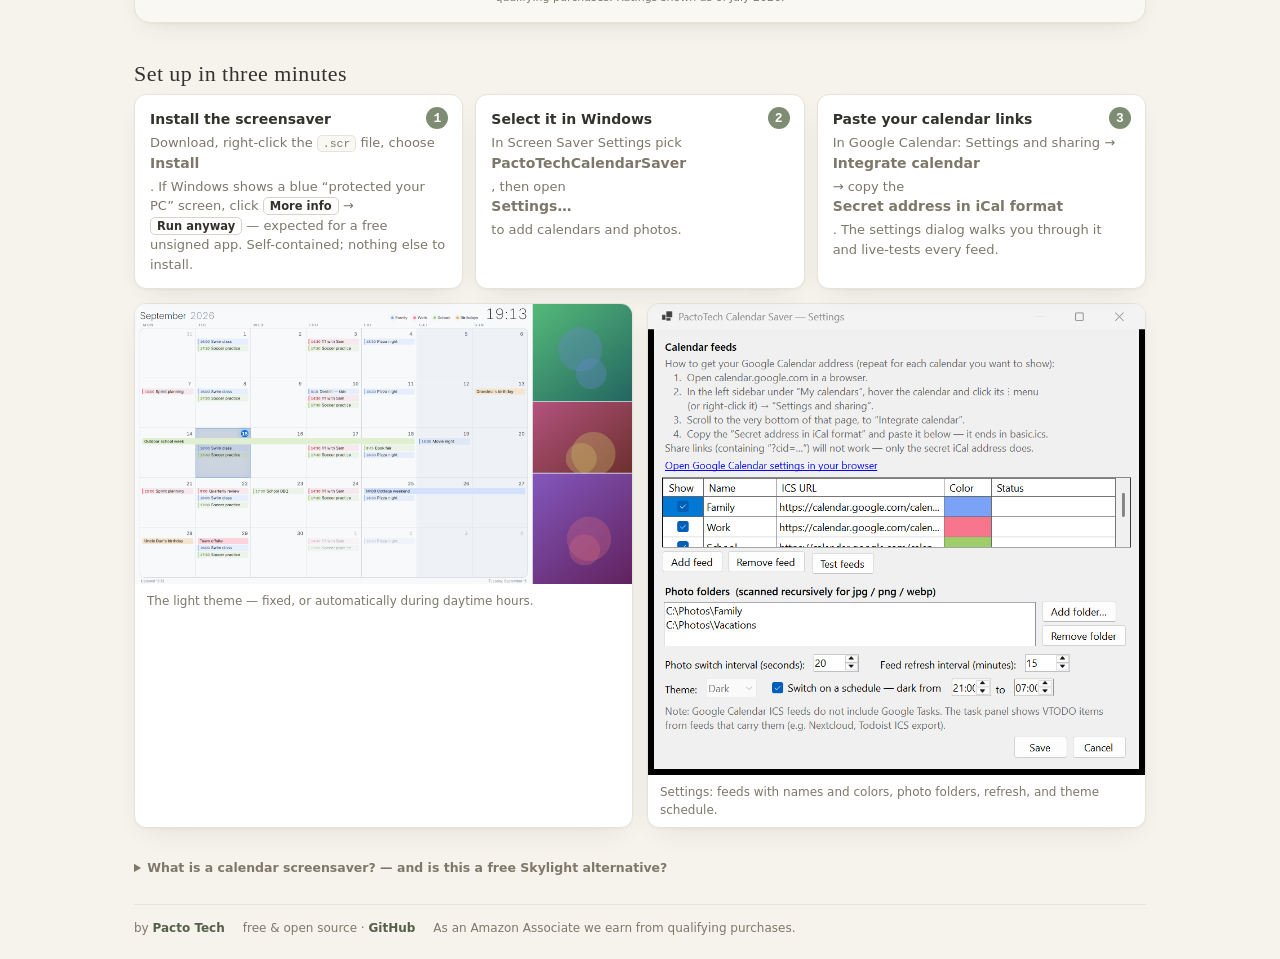
==== commit 4db28ed8: "Add a big clock to the top-right of the calendar header The clock moves from the footer (where only " ====
--- a/site/index.html
+++ b/site/index.html
@@ -185,7 +185,7 @@
   <h2>Everything on one screen</h2>
   <p class="sectionsub">The monitor you already own becomes the family command center whenever it idles.</p>
   <div class="grid">
-    <div class="feature"><b>All your calendars, one month view</b><p>Add any number of ICS feeds &mdash; Google, Outlook, iCloud, Nextcloud &mdash; each with its own name and color, with a legend on top.</p></div>
+    <div class="feature"><b>All your calendars, one month view</b><p>Add any number of ICS feeds &mdash; Google, Outlook, iCloud, Nextcloud &mdash; each with its own name and color, with a legend and a big clock up top.</p></div>
     <div class="feature"><b>Every event is always visible</b><p>No &ldquo;+3 more&rdquo; hiding things. Text auto-scales so even the busiest day fits, readable from the kitchen doorway.</p></div>
     <div class="feature"><b>Private by design</b><p>Your calendar links stay on your PC. No account, no cloud service, nothing phones home &mdash; feeds are fetched directly.</p></div>
     <div class="feature"><b>Photo slideshow collage</b><p>Point it at your photo folders and the side panel becomes a gently crossfading family photo wall.</p></div>
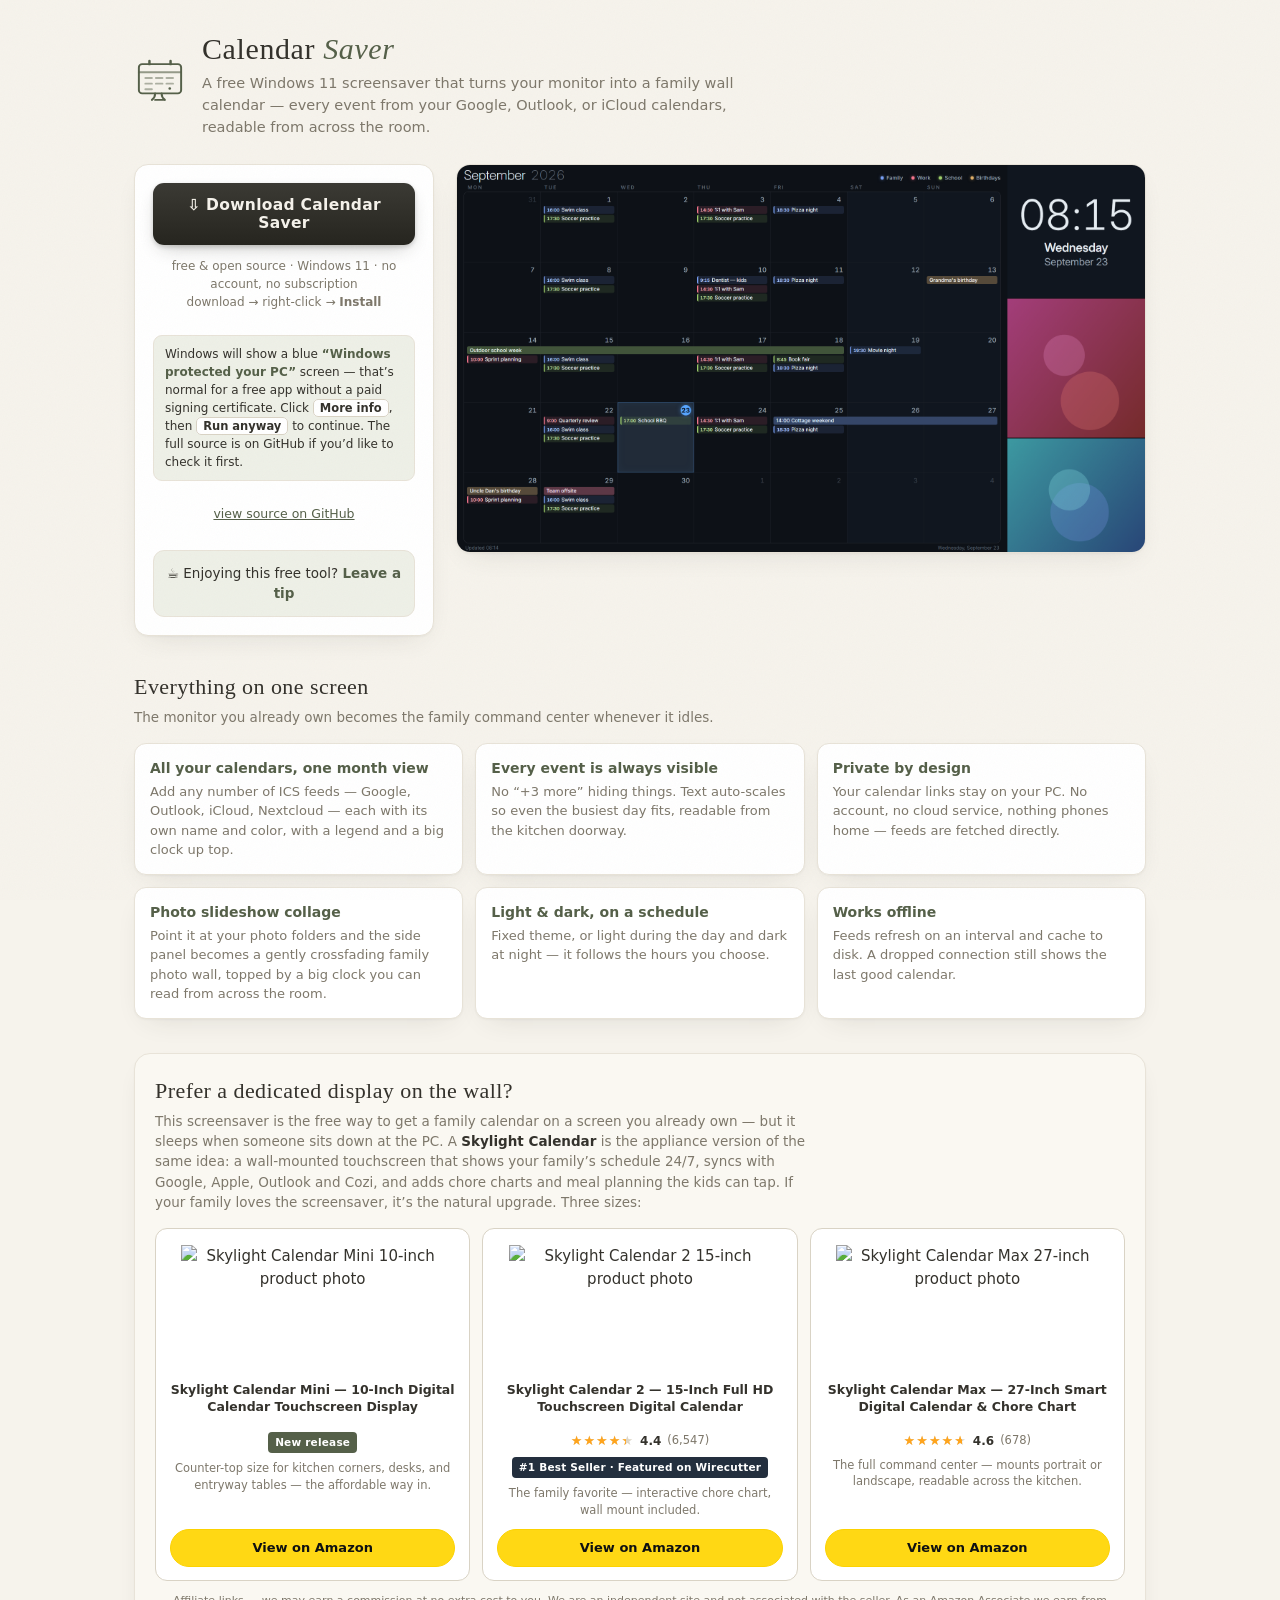
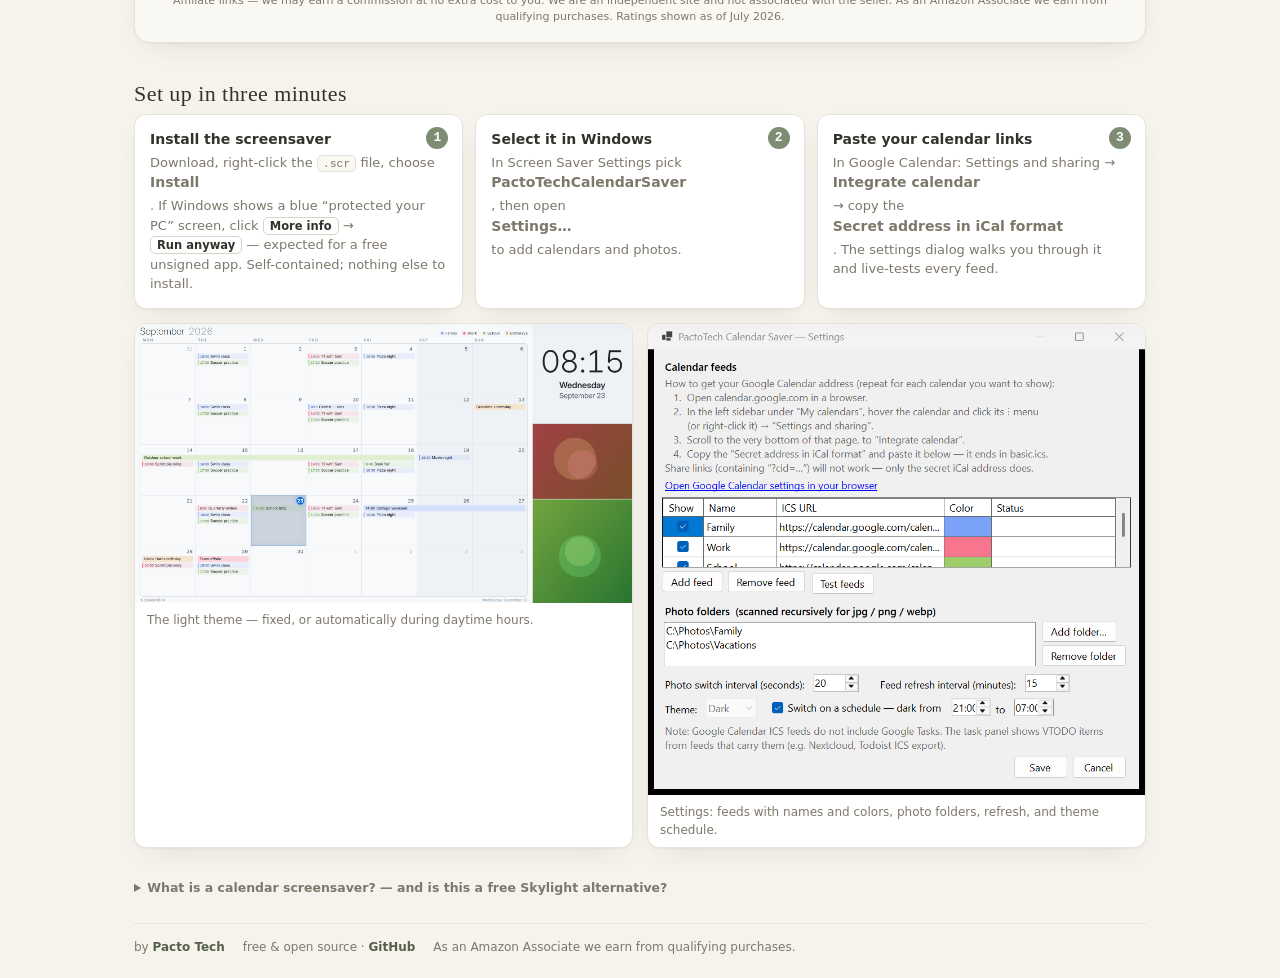
==== commit 35cc47f0: "Big clock at the top of the photo column; new website and README pictures The top photo tile becomes" ====
--- a/site/index.html
+++ b/site/index.html
@@ -188,7 +188,7 @@
     <div class="feature"><b>All your calendars, one month view</b><p>Add any number of ICS feeds &mdash; Google, Outlook, iCloud, Nextcloud &mdash; each with its own name and color, with a legend and a big clock up top.</p></div>
     <div class="feature"><b>Every event is always visible</b><p>No &ldquo;+3 more&rdquo; hiding things. Text auto-scales so even the busiest day fits, readable from the kitchen doorway.</p></div>
     <div class="feature"><b>Private by design</b><p>Your calendar links stay on your PC. No account, no cloud service, nothing phones home &mdash; feeds are fetched directly.</p></div>
-    <div class="feature"><b>Photo slideshow collage</b><p>Point it at your photo folders and the side panel becomes a gently crossfading family photo wall.</p></div>
+    <div class="feature"><b>Photo slideshow collage</b><p>Point it at your photo folders and the side panel becomes a gently crossfading family photo wall, topped by a big clock you can read from across the room.</p></div>
     <div class="feature"><b>Light &amp; dark, on a schedule</b><p>Fixed theme, or light during the day and dark at night &mdash; it follows the hours you choose.</p></div>
     <div class="feature"><b>Works offline</b><p>Feeds refresh on an interval and cache to disk. A dropped connection still shows the last good calendar.</p></div>
   </div>
